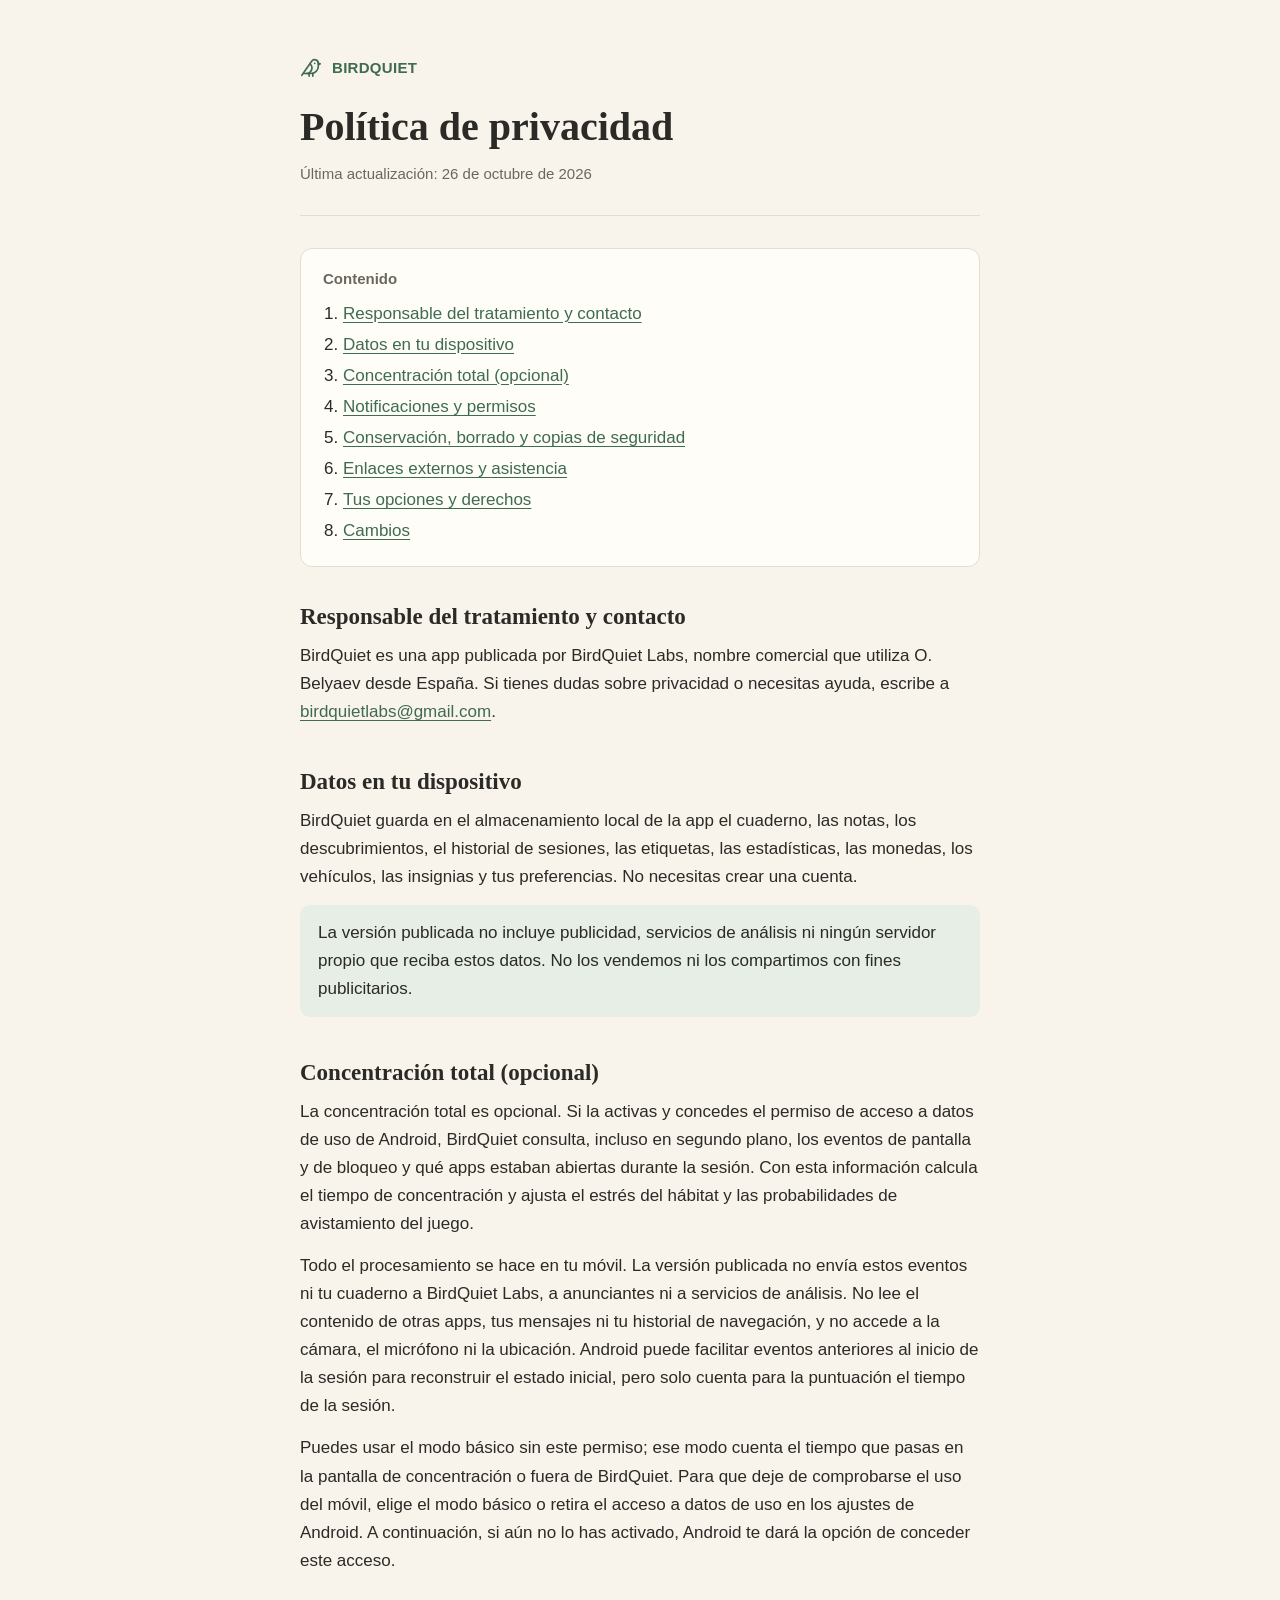
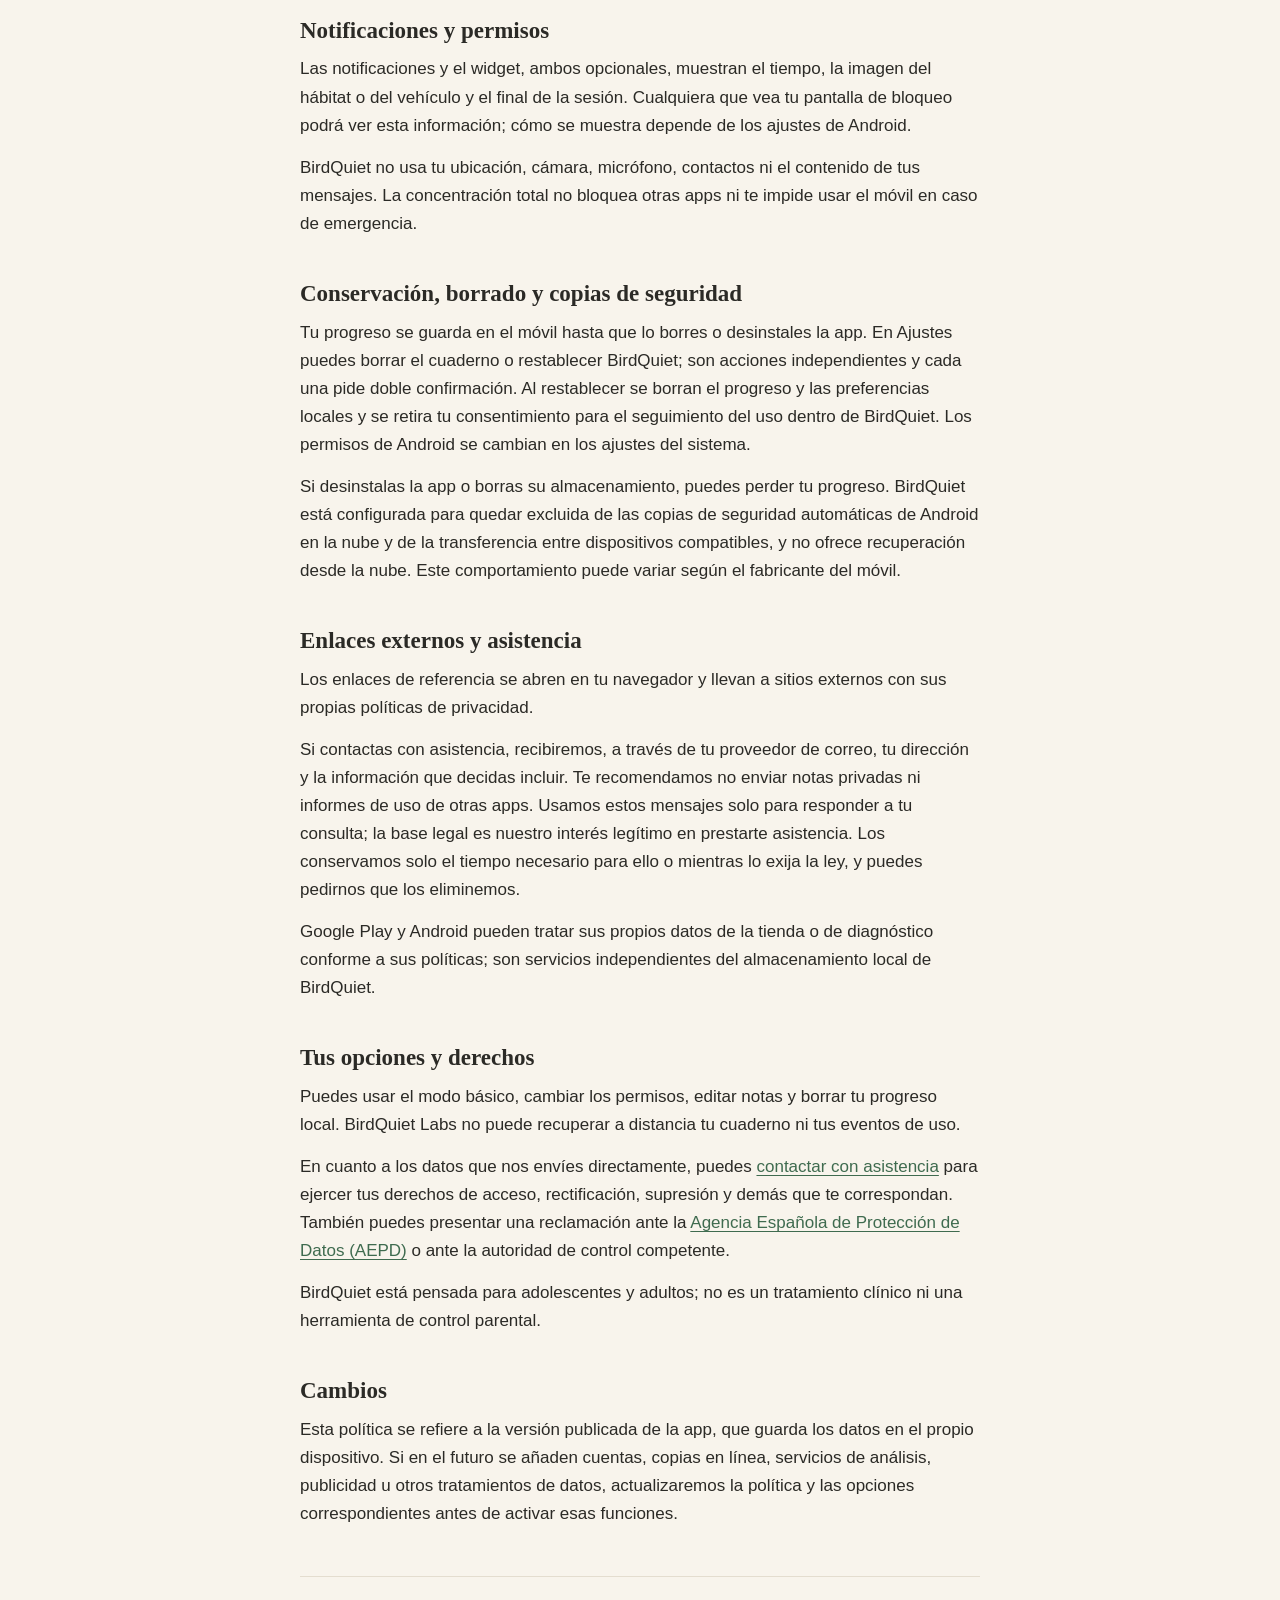
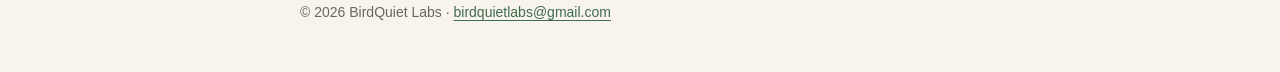
==== index.html @ d9b4de81 "Política de privacidad" ====
<!doctype html>
<html lang="es">
<head>
<meta charset="utf-8">
<meta name="viewport" content="width=device-width, initial-scale=1">
<title>Política de privacidad · BirdQuiet</title>
<meta name="description" content="Política de privacidad de BirdQuiet, la app de concentración de BirdQuiet Labs.">
<meta name="robots" content="index, follow">
<style>
  :root {
    --bg: #f8f4ec;
    --surface: #fffdf8;
    --text: #2b2a26;
    --muted: #6b675e;
    --line: #e4ddcf;
    --accent: #3f6b4f;
    --accent-soft: #e6eee6;
  }
  @media (prefers-color-scheme: dark) {
    :root {
      --bg: #191b18;
      --surface: #21241f;
      --text: #e8e6df;
      --muted: #a8a59b;
      --line: #34382f;
      --accent: #8fbf9a;
      --accent-soft: #263027;
    }
  }
  * { box-sizing: border-box; }
  html { -webkit-text-size-adjust: 100%; scroll-behavior: smooth; }
  body {
    margin: 0;
    background: var(--bg);
    color: var(--text);
    font-family: -apple-system, BlinkMacSystemFont, "Segoe UI", Roboto, "Helvetica Neue", Arial, sans-serif;
    font-size: 17px;
    line-height: 1.65;
  }
  .wrap { max-width: 720px; margin: 0 auto; padding: 0 20px; }
  header { padding: 56px 0 28px; border-bottom: 1px solid var(--line); }
  .brand {
    display: inline-flex; align-items: center; gap: 10px;
    font-weight: 600; letter-spacing: .02em; color: var(--accent);
    font-size: 15px; text-transform: uppercase;
  }
  .brand svg { width: 22px; height: 22px; }
  h1, h2 {
    font-family: Georgia, "Iowan Old Style", "Palatino Linotype", "Times New Roman", serif;
    font-weight: 600; line-height: 1.25;
  }
  h1 { font-size: clamp(30px, 6vw, 40px); margin: 14px 0 10px; }
  .meta { color: var(--muted); font-size: 15px; margin: 0; }
  nav {
    margin: 32px 0 8px; padding: 18px 22px;
    background: var(--surface); border: 1px solid var(--line); border-radius: 12px;
  }
  nav p { margin: 0 0 8px; font-weight: 600; font-size: 15px; color: var(--muted); }
  nav ol { margin: 0; padding-left: 20px; }
  nav li { margin: 3px 0; }
  a { color: var(--accent); text-underline-offset: 3px; }
  a:hover { text-decoration-thickness: 2px; }
  main section { padding-top: 28px; }
  h2 { font-size: 23px; margin: 0 0 10px; }
  p { margin: 0 0 14px; }
  .note {
    background: var(--accent-soft); border-radius: 10px;
    padding: 14px 18px; margin: 4px 0 14px;
  }
  footer {
    margin-top: 48px; padding: 24px 0 48px;
    border-top: 1px solid var(--line); color: var(--muted); font-size: 14px;
  }
  @media (max-width: 480px) {
    body { font-size: 16px; }
    header { padding-top: 40px; }
    nav { padding: 16px 18px; }
  }
</style>
</head>
<body>
<div class="wrap">
  <header>
    <span class="brand">
      <svg viewBox="0 0 24 24" fill="none" stroke="currentColor" stroke-width="1.8" stroke-linecap="round" stroke-linejoin="round" aria-hidden="true">
        <path d="M16 7h.01"/><path d="M3.4 18H12a8 8 0 0 0 8-8V7a4 4 0 0 0-7.28-2.3L2 20"/><path d="m20 7 2 .5-2 .5"/><path d="M10 18v3"/><path d="M14 17.75V21"/><path d="M7 18a6 6 0 0 0 3.84-10.61"/>
      </svg>
      BirdQuiet
    </span>
    <h1>Política de privacidad</h1>
    <p class="meta">Última actualización: 26 de octubre de 2026</p>
  </header>

  <nav aria-label="Índice">
    <p>Contenido</p>
    <ol>
      <li><a href="#responsable">Responsable del tratamiento y contacto</a></li>
      <li><a href="#datos">Datos en tu dispositivo</a></li>
      <li><a href="#concentracion">Concentración total (opcional)</a></li>
      <li><a href="#notificaciones">Notificaciones y permisos</a></li>
      <li><a href="#conservacion">Conservación, borrado y copias de seguridad</a></li>
      <li><a href="#enlaces">Enlaces externos y asistencia</a></li>
      <li><a href="#derechos">Tus opciones y derechos</a></li>
      <li><a href="#cambios">Cambios</a></li>
    </ol>
  </nav>

  <main>
    <section id="responsable">
      <h2>Responsable del tratamiento y contacto</h2>
      <p>BirdQuiet es una app publicada por BirdQuiet Labs, nombre comercial que utiliza O. Belyaev desde España. Si tienes dudas sobre privacidad o necesitas ayuda, escribe a <a href="mailto:birdquietlabs@gmail.com">birdquietlabs@gmail.com</a>.</p>
    </section>

    <section id="datos">
      <h2>Datos en tu dispositivo</h2>
      <p>BirdQuiet guarda en el almacenamiento local de la app el cuaderno, las notas, los descubrimientos, el historial de sesiones, las etiquetas, las estadísticas, las monedas, los vehículos, las insignias y tus preferencias. No necesitas crear una cuenta.</p>
      <p class="note">La versión publicada no incluye publicidad, servicios de análisis ni ningún servidor propio que reciba estos datos. No los vendemos ni los compartimos con fines publicitarios.</p>
    </section>

    <section id="concentracion">
      <h2>Concentración total (opcional)</h2>
      <p>La concentración total es opcional. Si la activas y concedes el permiso de acceso a datos de uso de Android, BirdQuiet consulta, incluso en segundo plano, los eventos de pantalla y de bloqueo y qué apps estaban abiertas durante la sesión. Con esta información calcula el tiempo de concentración y ajusta el estrés del hábitat y las probabilidades de avistamiento del juego.</p>
      <p>Todo el procesamiento se hace en tu móvil. La versión publicada no envía estos eventos ni tu cuaderno a BirdQuiet Labs, a anunciantes ni a servicios de análisis. No lee el contenido de otras apps, tus mensajes ni tu historial de navegación, y no accede a la cámara, el micrófono ni la ubicación. Android puede facilitar eventos anteriores al inicio de la sesión para reconstruir el estado inicial, pero solo cuenta para la puntuación el tiempo de la sesión.</p>
      <p>Puedes usar el modo básico sin este permiso; ese modo cuenta el tiempo que pasas en la pantalla de concentración o fuera de BirdQuiet. Para que deje de comprobarse el uso del móvil, elige el modo básico o retira el acceso a datos de uso en los ajustes de Android. A continuación, si aún no lo has activado, Android te dará la opción de conceder este acceso.</p>
    </section>

    <section id="notificaciones">
      <h2>Notificaciones y permisos</h2>
      <p>Las notificaciones y el widget, ambos opcionales, muestran el tiempo, la imagen del hábitat o del vehículo y el final de la sesión. Cualquiera que vea tu pantalla de bloqueo podrá ver esta información; cómo se muestra depende de los ajustes de Android.</p>
      <p>BirdQuiet no usa tu ubicación, cámara, micrófono, contactos ni el contenido de tus mensajes. La concentración total no bloquea otras apps ni te impide usar el móvil en caso de emergencia.</p>
    </section>

    <section id="conservacion">
      <h2>Conservación, borrado y copias de seguridad</h2>
      <p>Tu progreso se guarda en el móvil hasta que lo borres o desinstales la app. En Ajustes puedes borrar el cuaderno o restablecer BirdQuiet; son acciones independientes y cada una pide doble confirmación. Al restablecer se borran el progreso y las preferencias locales y se retira tu consentimiento para el seguimiento del uso dentro de BirdQuiet. Los permisos de Android se cambian en los ajustes del sistema.</p>
      <p>Si desinstalas la app o borras su almacenamiento, puedes perder tu progreso. BirdQuiet está configurada para quedar excluida de las copias de seguridad automáticas de Android en la nube y de la transferencia entre dispositivos compatibles, y no ofrece recuperación desde la nube. Este comportamiento puede variar según el fabricante del móvil.</p>
    </section>

    <section id="enlaces">
      <h2>Enlaces externos y asistencia</h2>
      <p>Los enlaces de referencia se abren en tu navegador y llevan a sitios externos con sus propias políticas de privacidad.</p>
      <p>Si contactas con asistencia, recibiremos, a través de tu proveedor de correo, tu dirección y la información que decidas incluir. Te recomendamos no enviar notas privadas ni informes de uso de otras apps. Usamos estos mensajes solo para responder a tu consulta; la base legal es nuestro interés legítimo en prestarte asistencia. Los conservamos solo el tiempo necesario para ello o mientras lo exija la ley, y puedes pedirnos que los eliminemos.</p>
      <p>Google Play y Android pueden tratar sus propios datos de la tienda o de diagnóstico conforme a sus políticas; son servicios independientes del almacenamiento local de BirdQuiet.</p>
    </section>

    <section id="derechos">
      <h2>Tus opciones y derechos</h2>
      <p>Puedes usar el modo básico, cambiar los permisos, editar notas y borrar tu progreso local. BirdQuiet Labs no puede recuperar a distancia tu cuaderno ni tus eventos de uso.</p>
      <p>En cuanto a los datos que nos envíes directamente, puedes <a href="mailto:birdquietlabs@gmail.com">contactar con asistencia</a> para ejercer tus derechos de acceso, rectificación, supresión y demás que te correspondan. También puedes presentar una reclamación ante la <a href="https://www.aepd.es" rel="noopener">Agencia Española de Protección de Datos (AEPD)</a> o ante la autoridad de control competente.</p>
      <p>BirdQuiet está pensada para adolescentes y adultos; no es un tratamiento clínico ni una herramienta de control parental.</p>
    </section>

    <section id="cambios">
      <h2>Cambios</h2>
      <p>Esta política se refiere a la versión publicada de la app, que guarda los datos en el propio dispositivo. Si en el futuro se añaden cuentas, copias en línea, servicios de análisis, publicidad u otros tratamientos de datos, actualizaremos la política y las opciones correspondientes antes de activar esas funciones.</p>
    </section>
  </main>

  <footer>
    © 2026 BirdQuiet Labs · <a href="mailto:birdquietlabs@gmail.com">birdquietlabs@gmail.com</a>
  </footer>
</div>
</body>
</html>
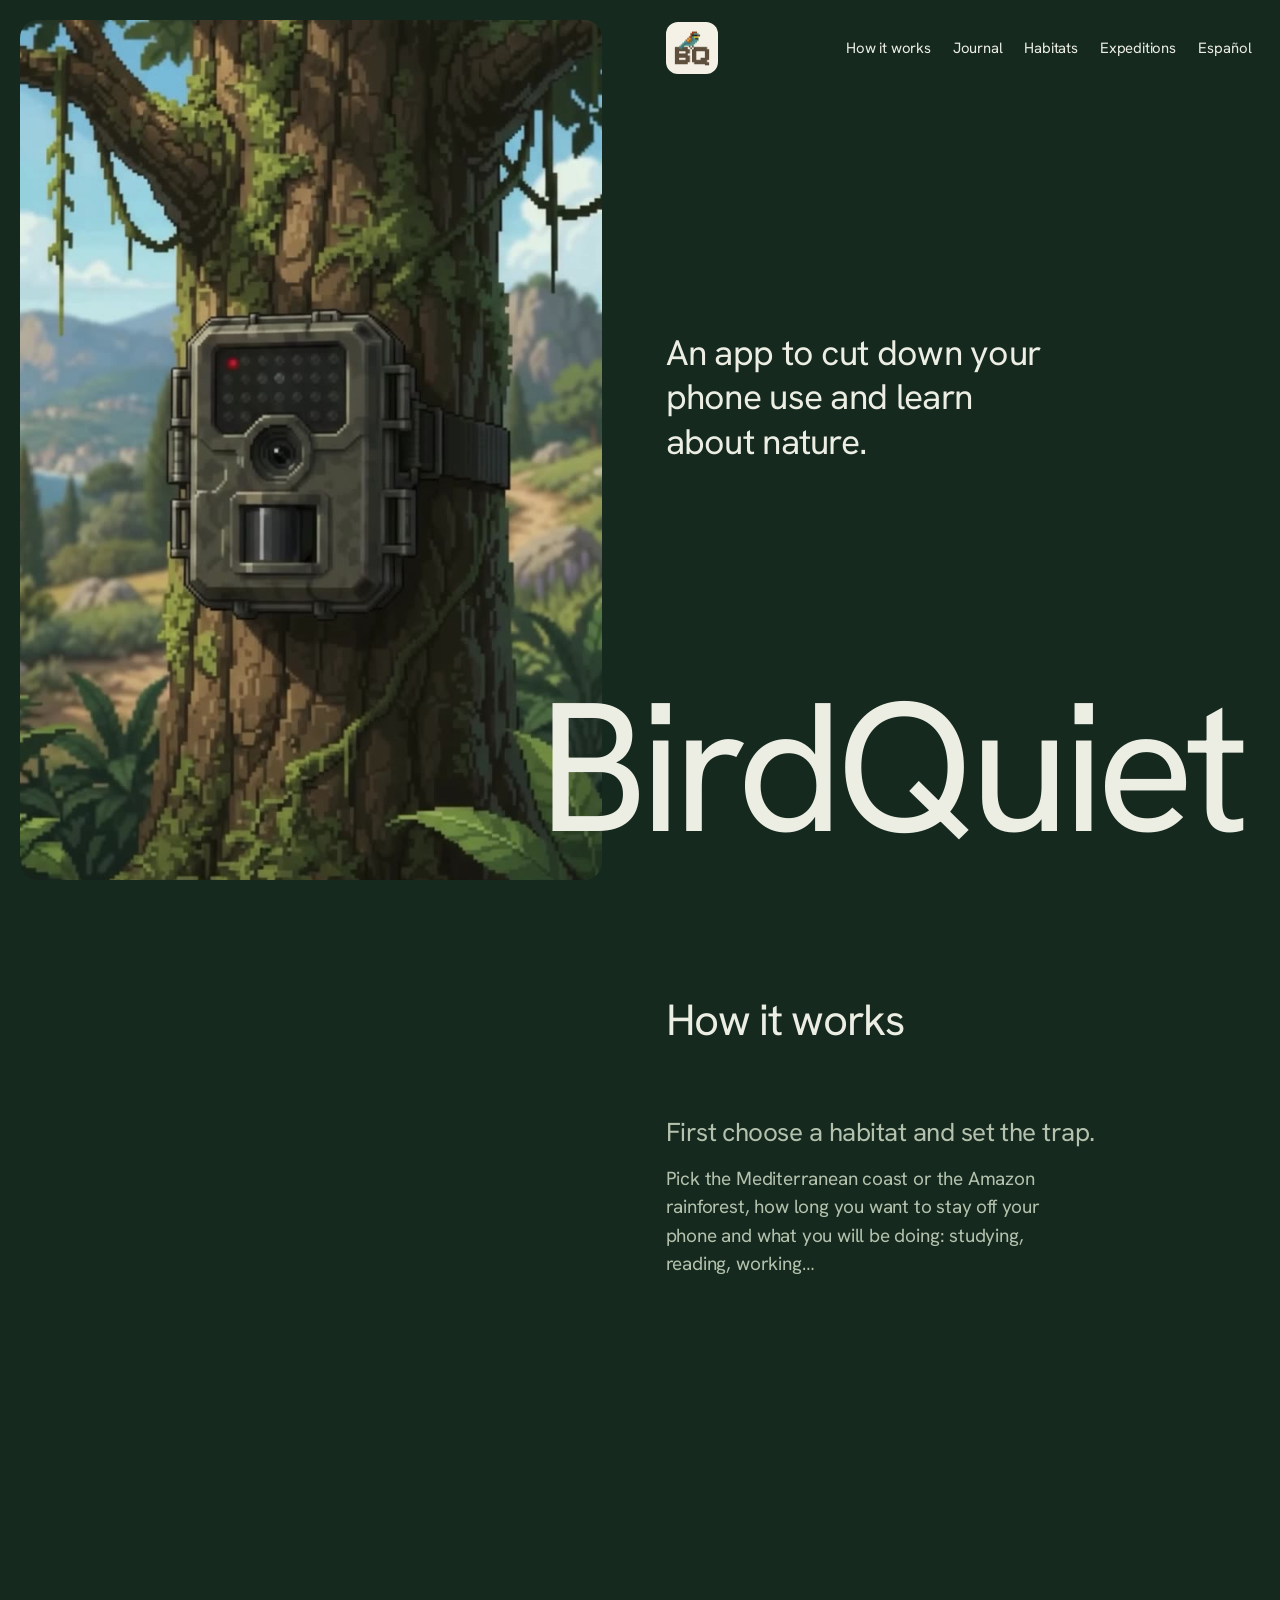
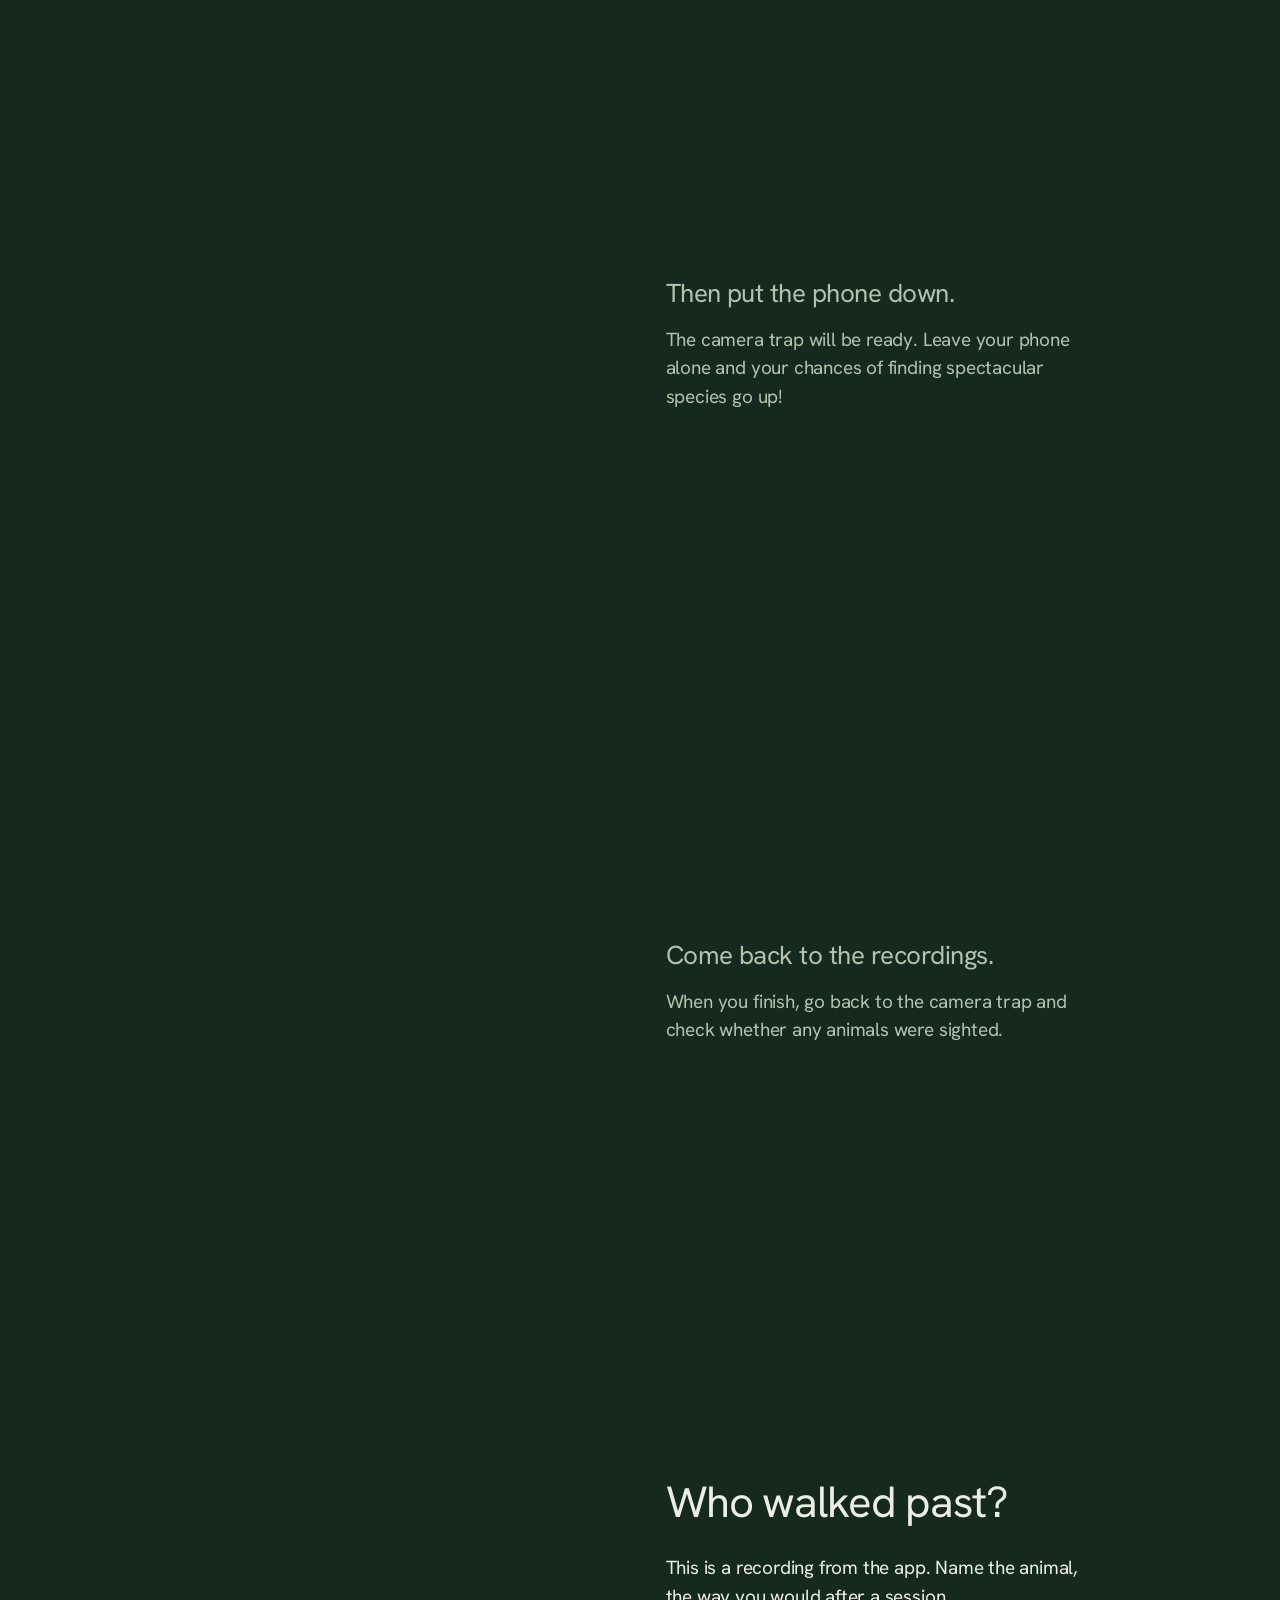
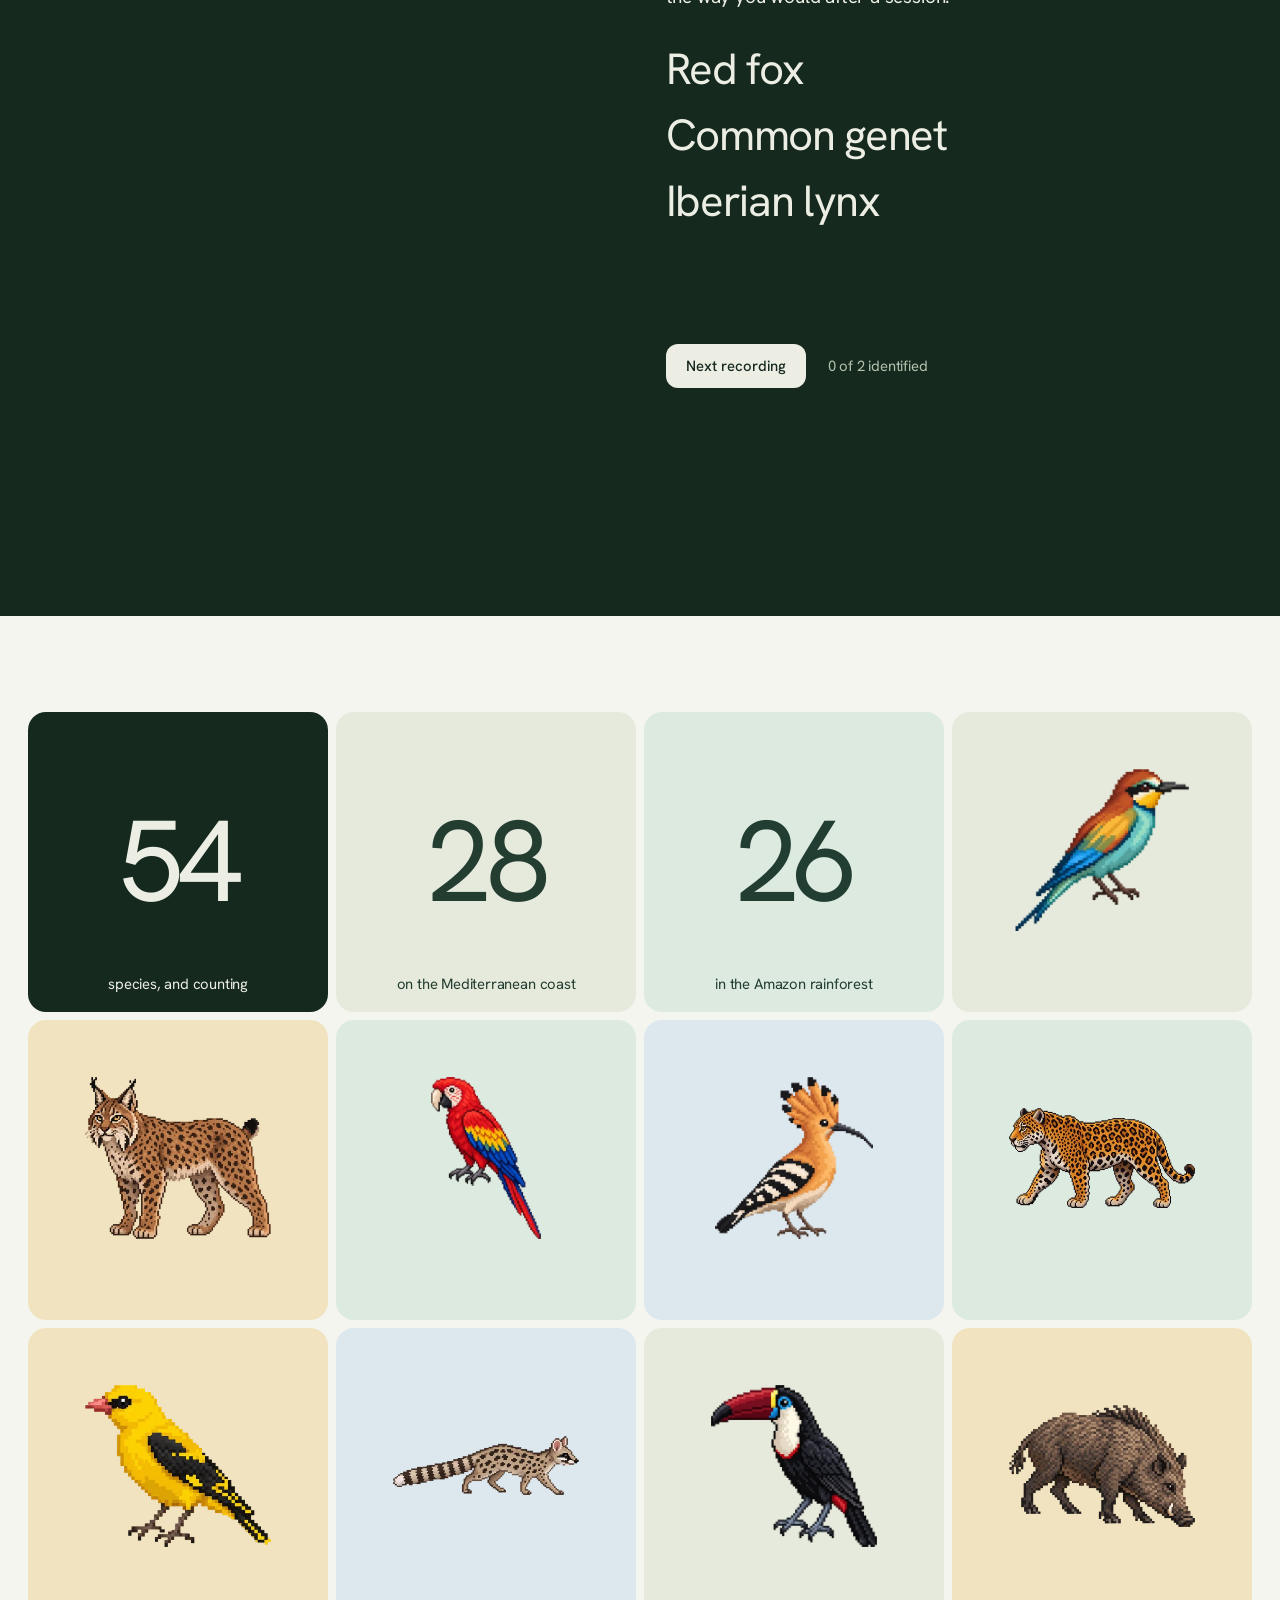
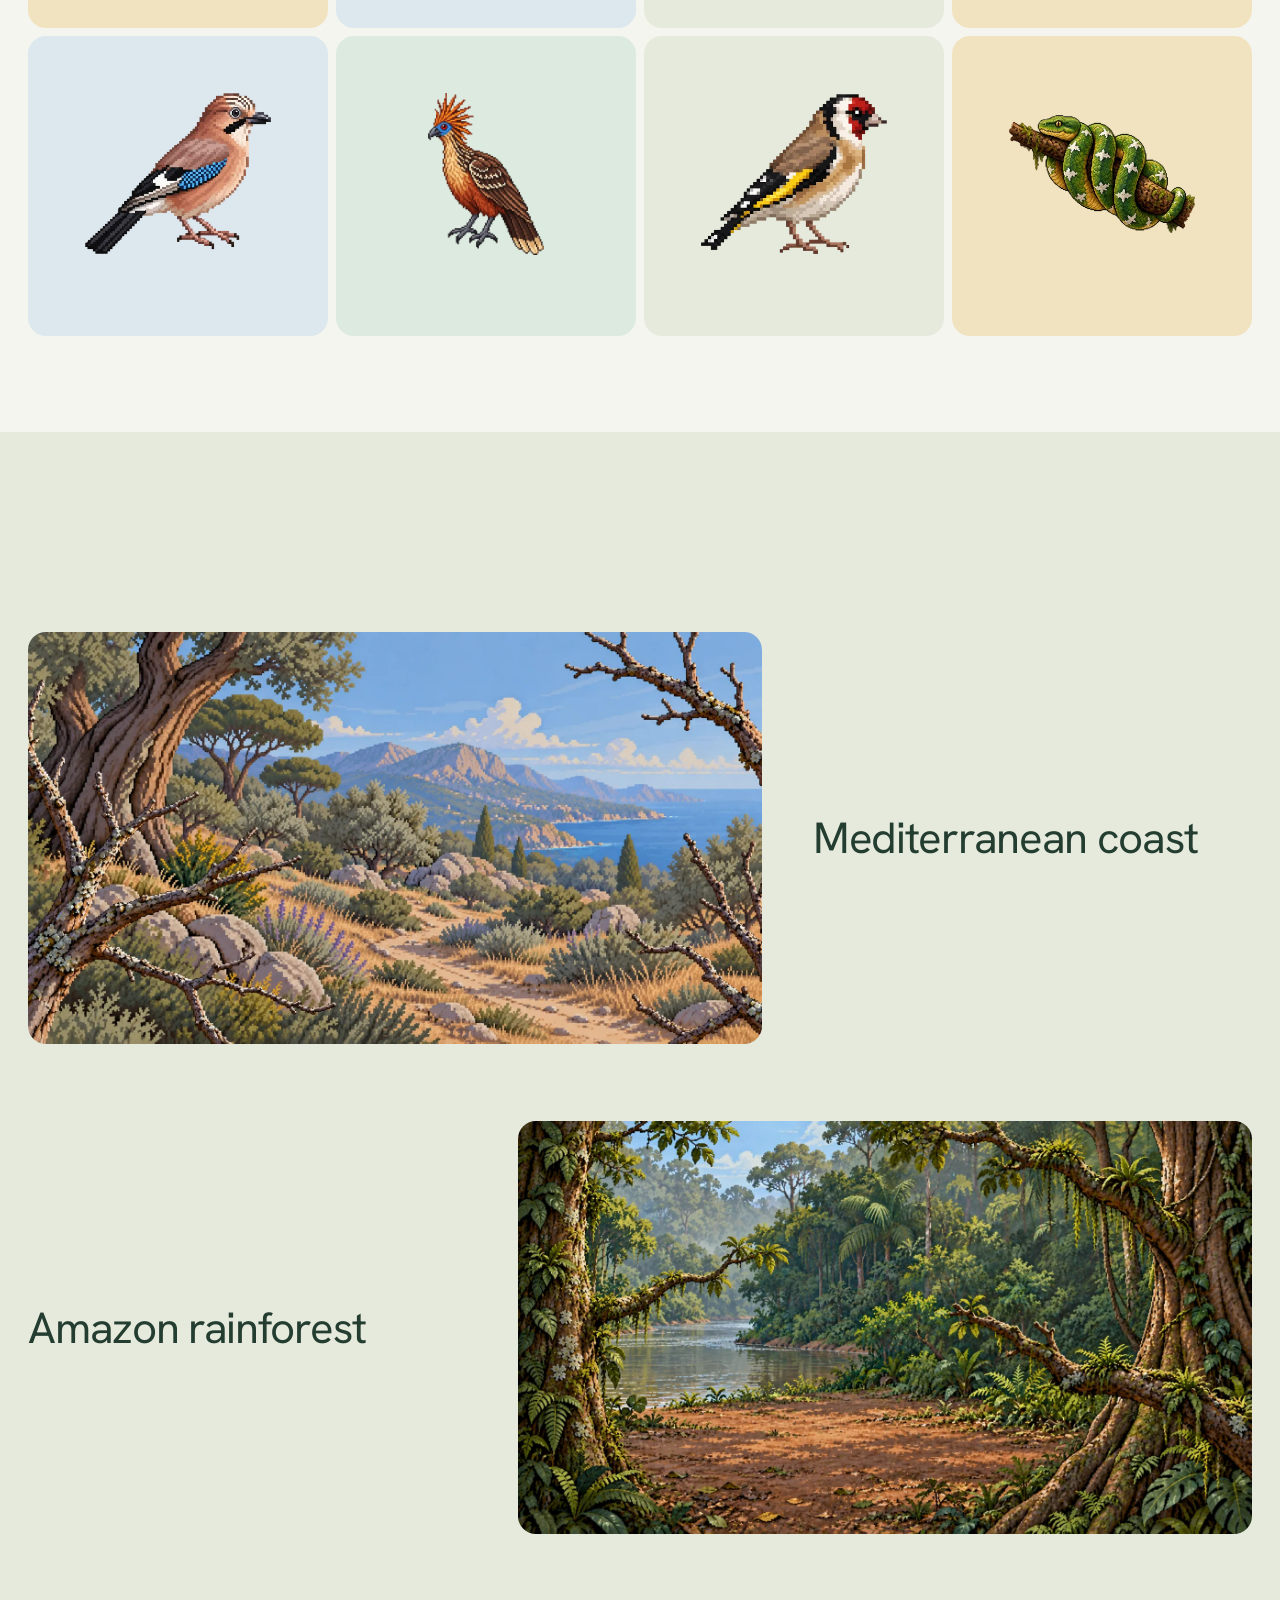
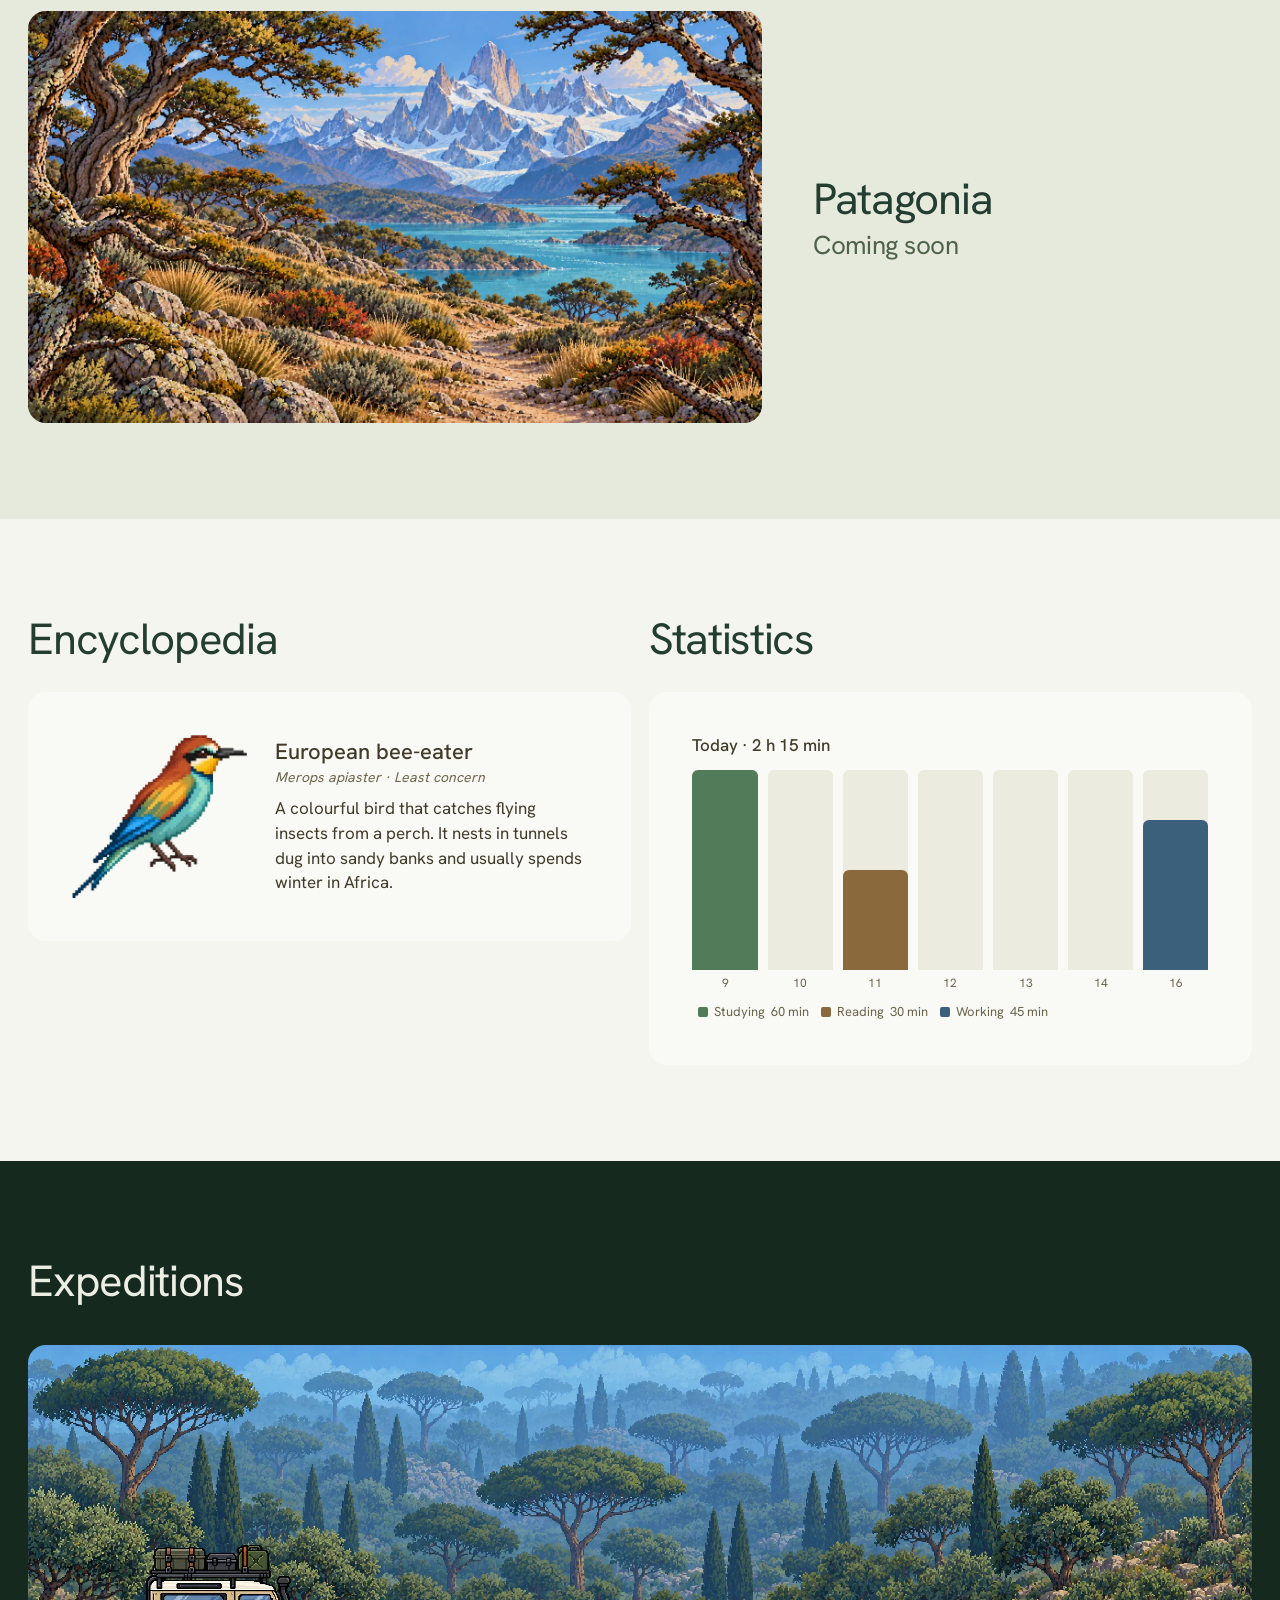
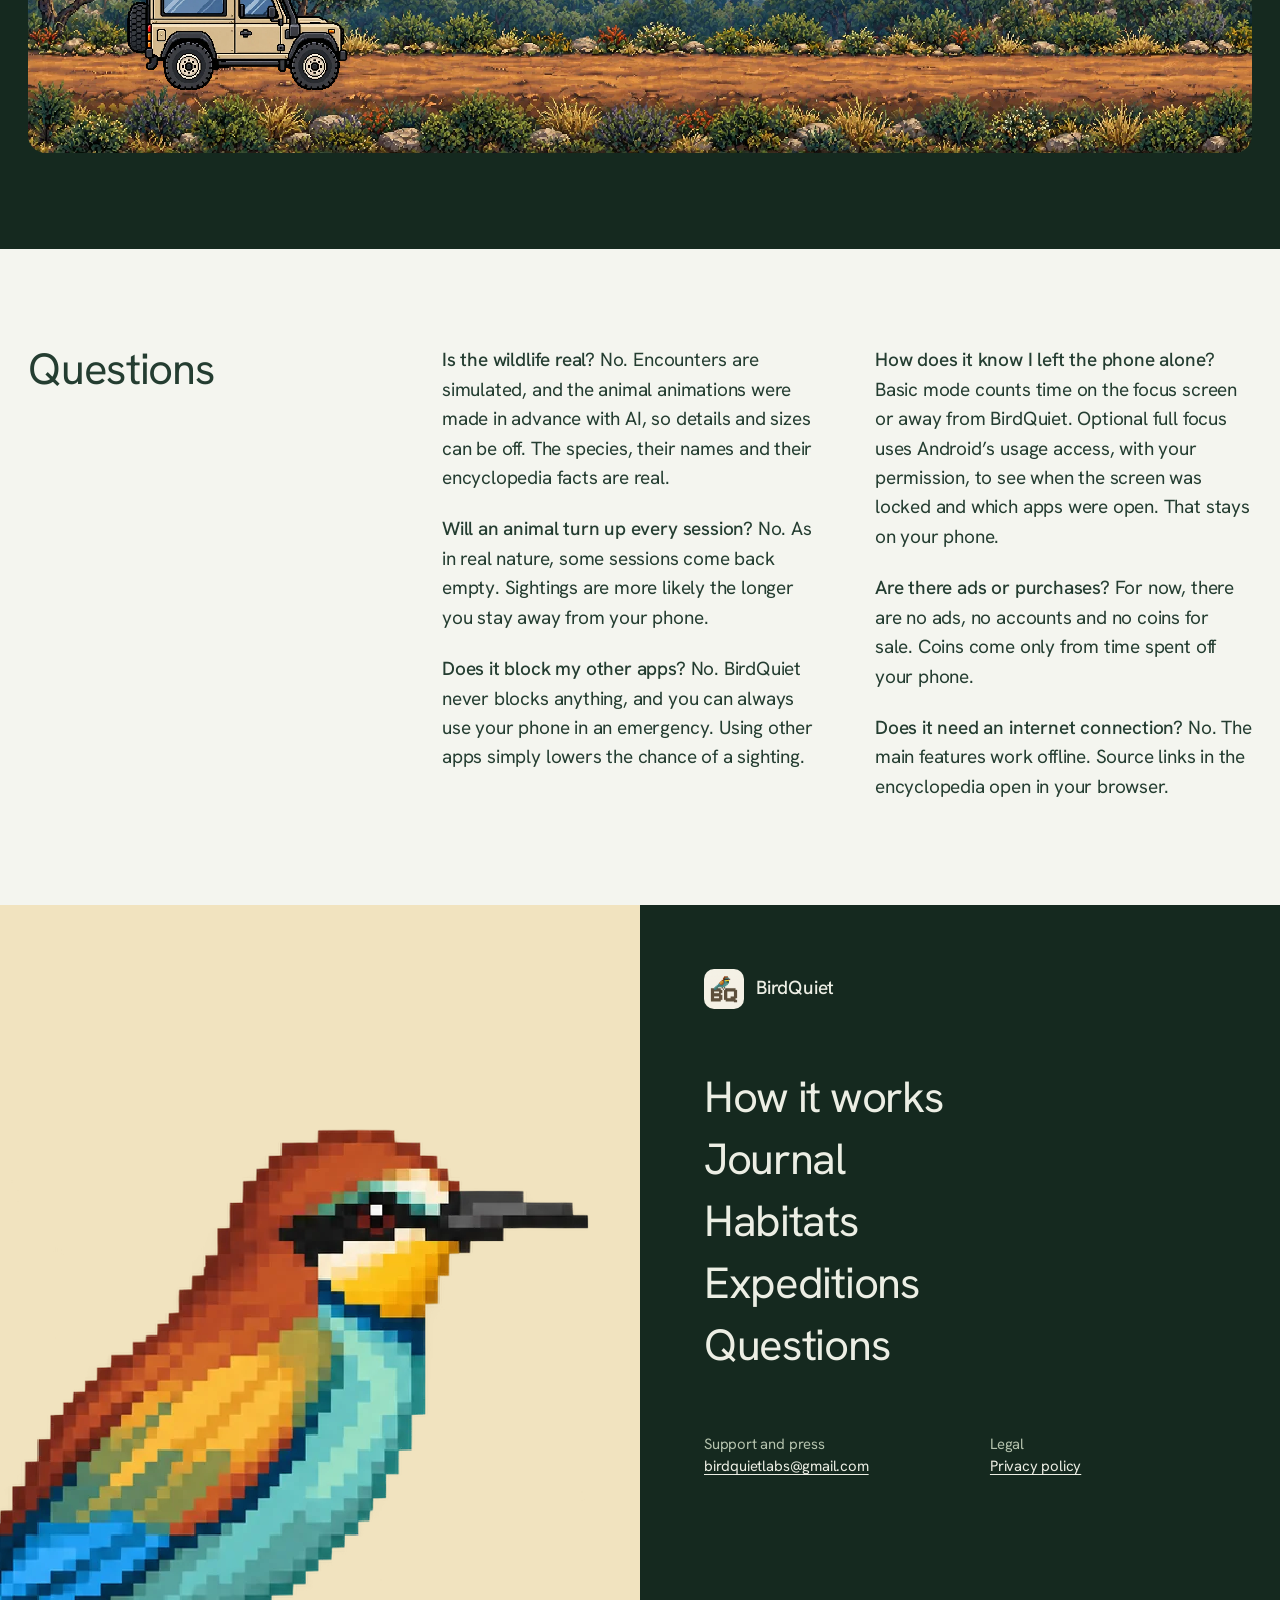
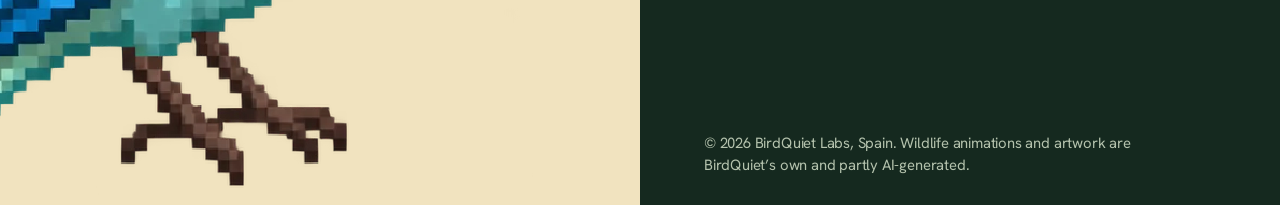
==== commit 83a54221: "Landing page" ====
--- a/index.html
+++ b/index.html
@@ -1,164 +1,274 @@
 <!doctype html>
-<html lang="es">
+<html lang="en">
 <head>
 <meta charset="utf-8">
-<meta name="viewport" content="width=device-width, initial-scale=1">
-<title>Política de privacidad · BirdQuiet</title>
-<meta name="description" content="Política de privacidad de BirdQuiet, la app de concentración de BirdQuiet Labs.">
-<meta name="robots" content="index, follow">
-<style>
-  :root {
-    --bg: #f8f4ec;
-    --surface: #fffdf8;
-    --text: #2b2a26;
-    --muted: #6b675e;
-    --line: #e4ddcf;
-    --accent: #3f6b4f;
-    --accent-soft: #e6eee6;
-  }
-  @media (prefers-color-scheme: dark) {
-    :root {
-      --bg: #191b18;
-      --surface: #21241f;
-      --text: #e8e6df;
-      --muted: #a8a59b;
-      --line: #34382f;
-      --accent: #8fbf9a;
-      --accent-soft: #263027;
-    }
-  }
-  * { box-sizing: border-box; }
-  html { -webkit-text-size-adjust: 100%; scroll-behavior: smooth; }
-  body {
-    margin: 0;
-    background: var(--bg);
-    color: var(--text);
-    font-family: -apple-system, BlinkMacSystemFont, "Segoe UI", Roboto, "Helvetica Neue", Arial, sans-serif;
-    font-size: 17px;
-    line-height: 1.65;
-  }
-  .wrap { max-width: 720px; margin: 0 auto; padding: 0 20px; }
-  header { padding: 56px 0 28px; border-bottom: 1px solid var(--line); }
-  .brand {
-    display: inline-flex; align-items: center; gap: 10px;
-    font-weight: 600; letter-spacing: .02em; color: var(--accent);
-    font-size: 15px; text-transform: uppercase;
-  }
-  .brand svg { width: 22px; height: 22px; }
-  h1, h2 {
-    font-family: Georgia, "Iowan Old Style", "Palatino Linotype", "Times New Roman", serif;
-    font-weight: 600; line-height: 1.25;
-  }
-  h1 { font-size: clamp(30px, 6vw, 40px); margin: 14px 0 10px; }
-  .meta { color: var(--muted); font-size: 15px; margin: 0; }
-  nav {
-    margin: 32px 0 8px; padding: 18px 22px;
-    background: var(--surface); border: 1px solid var(--line); border-radius: 12px;
-  }
-  nav p { margin: 0 0 8px; font-weight: 600; font-size: 15px; color: var(--muted); }
-  nav ol { margin: 0; padding-left: 20px; }
-  nav li { margin: 3px 0; }
-  a { color: var(--accent); text-underline-offset: 3px; }
-  a:hover { text-decoration-thickness: 2px; }
-  main section { padding-top: 28px; }
-  h2 { font-size: 23px; margin: 0 0 10px; }
-  p { margin: 0 0 14px; }
-  .note {
-    background: var(--accent-soft); border-radius: 10px;
-    padding: 14px 18px; margin: 4px 0 14px;
-  }
-  footer {
-    margin-top: 48px; padding: 24px 0 48px;
-    border-top: 1px solid var(--line); color: var(--muted); font-size: 14px;
-  }
-  @media (max-width: 480px) {
-    body { font-size: 16px; }
-    header { padding-top: 40px; }
-    nav { padding: 16px 18px; }
-  }
-</style>
+<meta name="viewport" content="width=device-width, initial-scale=1, viewport-fit=cover">
+<title>BirdQuiet · A focus app with a camera trap</title>
+<meta name="description" content="BirdQuiet is an offline focus app for Android. Put your phone down and a virtual camera trap records Mediterranean and Amazon wildlife for your field journal.">
+<meta name="theme-color" content="#15291f">
+<meta property="og:title" content="BirdQuiet">
+<meta property="og:description" content="Put your phone down. A camera trap records wildlife while you focus.">
+<meta property="og:image" content="assets/img/med.webp">
+<link rel="icon" href="assets/img/favicon.png" type="image/png" sizes="64x64">
+<link rel="icon" href="assets/img/favicon-32.png" type="image/png" sizes="32x32">
+<link rel="apple-touch-icon" href="assets/img/apple-touch-icon.png">
+<link rel="preload" href="assets/fonts/hanken-grotesk-latin-400-normal.woff2" as="font" type="font/woff2" crossorigin>
+<link rel="stylesheet" href="assets/site.css">
+<script>document.documentElement.classList.add('js')</script>
 </head>
 <body>
-<div class="wrap">
-  <header>
-    <span class="brand">
-      <svg viewBox="0 0 24 24" fill="none" stroke="currentColor" stroke-width="1.8" stroke-linecap="round" stroke-linejoin="round" aria-hidden="true">
-        <path d="M16 7h.01"/><path d="M3.4 18H12a8 8 0 0 0 8-8V7a4 4 0 0 0-7.28-2.3L2 20"/><path d="m20 7 2 .5-2 .5"/><path d="M10 18v3"/><path d="M14 17.75V21"/><path d="M7 18a6 6 0 0 0 3.84-10.61"/>
-      </svg>
-      BirdQuiet
-    </span>
-    <h1>Política de privacidad</h1>
-    <p class="meta">Última actualización: 26 de octubre de 2026</p>
-  </header>
-
-  <nav aria-label="Índice">
-    <p>Contenido</p>
-    <ol>
-      <li><a href="#responsable">Responsable del tratamiento y contacto</a></li>
-      <li><a href="#datos">Datos en tu dispositivo</a></li>
-      <li><a href="#concentracion">Concentración total (opcional)</a></li>
-      <li><a href="#notificaciones">Notificaciones y permisos</a></li>
-      <li><a href="#conservacion">Conservación, borrado y copias de seguridad</a></li>
-      <li><a href="#enlaces">Enlaces externos y asistencia</a></li>
-      <li><a href="#derechos">Tus opciones y derechos</a></li>
-      <li><a href="#cambios">Cambios</a></li>
-    </ol>
-  </nav>
-
-  <main>
-    <section id="responsable">
-      <h2>Responsable del tratamiento y contacto</h2>
-      <p>BirdQuiet es una app publicada por BirdQuiet Labs, nombre comercial que utiliza O. Belyaev desde España. Si tienes dudas sobre privacidad o necesitas ayuda, escribe a <a href="mailto:birdquietlabs@gmail.com">birdquietlabs@gmail.com</a>.</p>
+<a class="skip" href="#how" data-i18n="skip">Skip to how it works</a>
+
+<div class="split" id="top">
+  <!-- The fixed half: camera 01. It never moves; only what is in it changes. -->
+  <div class="stage" data-state="film" aria-live="off">
+    <div class="stage-frame">
+
+      <div class="layer layer-film" data-layer="film">
+        <video class="cover" src="assets/clips/intro.mp4" poster="assets/clips/intro.jpg" autoplay muted loop playsinline preload="auto" aria-hidden="true"></video>
+      </div>
+
+      <div class="layer layer-set" data-layer="set">
+        <img class="cover" src="assets/img/med.webp" alt="" width="1600" height="900" loading="lazy" style="object-position:62% 50%">
+        <div class="ui ui-card ui-set" data-ui aria-hidden="true">
+          <div class="ui-head">
+            <img src="assets/img/trap.webp" alt="" width="860" height="530" loading="lazy">
+            <div><p class="ui-title" data-i18n="ui.coast">Mediterranean coast</p><p class="ui-sub" data-i18n="ui.cam">Camera 01</p></div>
+          </div>
+          <p class="ui-label" data-i18n="ui.settime">Set your time</p>
+          <div class="ui-chips">
+            <span>1 min</span><span>5 min</span><span>15 min</span><span>30 min</span><span class="on">60 min</span>
+          </div>
+          <div class="ui-fields">
+            <label><span data-i18n="ui.hours">Hours</span><b>1</b></label>
+            <label><span data-i18n="ui.minutes">Minutes</span><b>0</b></label>
+          </div>
+          <div class="ui-tags">
+            <span class="on" data-i18n="tag.study">Studying</span><span data-i18n="tag.read">Reading</span><span data-i18n="tag.work">Working</span>
+          </div>
+          <span class="ui-button" data-i18n="ui.setbtn">Set camera trap</span>
+        </div>
+      </div>
+
+      <div class="layer layer-focus" data-layer="focus">
+        <div class="ui ui-focus" data-ui aria-hidden="true">
+          <img src="assets/img/trap.webp" alt="" width="860" height="530" loading="lazy">
+          <p class="ui-sub" data-i18n="ui.recording">Your camera trap is recording</p>
+          <p class="ui-clock">47:12</p>
+          <div class="ui-track"><span style="width:21%"></span></div>
+          <p class="ui-sub"><span data-i18n="ui.coast">Mediterranean coast</span> · <span data-i18n="tag.study">Studying</span></p>
+        </div>
+      </div>
+
+      <div class="layer layer-back" data-layer="back">
+        <img class="cover" src="assets/img/med.webp" alt="" width="1600" height="900" loading="lazy" style="object-position:30% 50%">
+        <div class="ui ui-card ui-back" data-ui aria-hidden="true">
+          <div class="ui-head">
+            <img src="assets/img/med.webp" alt="" width="1600" height="900" loading="lazy">
+            <div><p class="ui-title" data-i18n="ui.coast">Mediterranean coast</p><p class="ui-sub" data-i18n="ui.cam">Camera 01</p></div>
+          </div>
+          <p class="ui-big" data-i18n="ui.quiet">1:00:00 of quiet</p>
+          <p class="ui-sub"><span data-i18n="ui.sightings">2 sightings</span> · <span data-i18n="ui.coins">+60 coins</span></p>
+          <p class="ui-label" data-i18n="ui.review">Let’s review the sightings.</p>
+          <div class="ui-file"><b>CAM01_001.MP4</b><span>14:53 · <span data-i18n="ui.open">Open recording</span></span></div>
+          <div class="ui-file"><b>CAM01_002.MP4</b><span>15:21 · <span data-i18n="ui.open">Open recording</span></span></div>
+        </div>
+      </div>
+
+      <div class="layer layer-quiz" data-layer="quiz">
+        <img class="cover" src="assets/img/med.webp" alt="" width="1600" height="900" loading="lazy">
+        <figure class="ui ui-player" data-ui>
+          <figcaption class="ui-player-head"><b id="rec-file">CAM01_003.MP4</b><span id="rec-time">16:08</span></figcaption>
+          <div class="ui-video">
+            <video id="rec-video" muted loop playsinline preload="none" poster="assets/clips/fox.jpg" aria-label="Camera trap recording"></video>
+            <button class="ui-play" type="button" hidden data-i18n="quiz.play">Play recording</button>
+          </div>
+          <p class="ui-question" data-i18n="quiz.question">Which animal did the camera capture?</p>
+        </figure>
+      </div>
+
+    </div>
+  </div>
+
+  <div class="col">
+    <header class="hero" data-step="film">
+      <nav class="nav" aria-label="Main">
+        <a class="nav-logo" href="#top" aria-label="BirdQuiet"><img src="assets/img/logo.webp" alt="" width="512" height="512"></a>
+        <details class="menu">
+          <summary data-i18n="nav.menu">Menu</summary>
+          <ul>
+            <li><a href="#how" data-i18n="nav.how">How it works</a></li>
+            <li><a href="#journal" data-i18n="nav.journal">Journal</a></li>
+            <li><a href="#habitats" data-i18n="nav.habitats">Habitats</a></li>
+            <li><a href="#expeditions" data-i18n="nav.expeditions">Expeditions</a></li>
+          </ul>
+        </details>
+        <ul class="nav-links">
+          <li><a href="#how" data-i18n="nav.how">How it works</a></li>
+          <li><a href="#journal" data-i18n="nav.journal">Journal</a></li>
+          <li><a href="#habitats" data-i18n="nav.habitats">Habitats</a></li>
+          <li><a href="#expeditions" data-i18n="nav.expeditions">Expeditions</a></li>
+        </ul>
+        <button class="lang" type="button" data-lang-toggle lang="es">Español</button>
+      </nav>
+      <p class="hero-line" data-i18n="hero.line">An app to cut down your phone use and learn about nature.</p>
+      <h1 class="wordmark" aria-label="BirdQuiet"><span class="fit">BirdQuiet</span></h1>
+    </header>
+
+    <section class="how" id="how" aria-labelledby="how-h">
+      <h2 id="how-h" data-i18n="how.h">How it works</h2>
+      <ol class="steps">
+        <li class="step" data-step="set">
+          <div class="step-figure" data-figure="set" aria-hidden="true"></div>
+          <p class="step-say" data-i18n="how.1">First choose a habitat and set the trap.</p>
+          <p data-i18n="how.1b">Pick the Mediterranean coast or the Amazon rainforest, how long you want to stay off your phone and what you will be doing: studying, reading, working…</p>
+        </li>
+        <li class="step" data-step="focus">
+          <div class="step-figure" data-figure="focus" aria-hidden="true"></div>
+          <p class="step-say" data-i18n="how.2">Then put the phone down.</p>
+          <p data-i18n="how.2b">The camera trap will be ready. Leave your phone alone and your chances of finding spectacular species go up!</p>
+        </li>
+        <li class="step" data-step="back">
+          <div class="step-figure" data-figure="back" aria-hidden="true"></div>
+          <p class="step-say" data-i18n="how.3">Come back to the recordings.</p>
+          <p data-i18n="how.3b">When you finish, go back to the camera trap and check whether any animals were sighted.</p>
+        </li>
+      </ol>
     </section>
 
-    <section id="datos">
-      <h2>Datos en tu dispositivo</h2>
-      <p>BirdQuiet guarda en el almacenamiento local de la app el cuaderno, las notas, los descubrimientos, el historial de sesiones, las etiquetas, las estadísticas, las monedas, los vehículos, las insignias y tus preferencias. No necesitas crear una cuenta.</p>
-      <p class="note">La versión publicada no incluye publicidad, servicios de análisis ni ningún servidor propio que reciba estos datos. No los vendemos ni los compartimos con fines publicitarios.</p>
+    <section class="quiz" id="try" data-step="quiz" aria-labelledby="quiz-h">
+      <h2 id="quiz-h" data-i18n="quiz.h">Who walked past?</h2>
+      <p class="quiz-lead" data-i18n="quiz.lead">This is a recording from the app. Name the animal, the way you would after a session.</p>
+      <div class="quiz-options" role="group" aria-labelledby="quiz-h">
+        <button type="button" class="option" data-option="0">Red fox</button>
+        <button type="button" class="option" data-option="1">Common genet</button>
+        <button type="button" class="option" data-option="2">Iberian lynx</button>
+      </div>
+      <div class="quiz-slot" data-quiz-slot></div>
+      <p class="quiz-result" id="quiz-result" role="status" aria-live="polite"></p>
+      <div class="quiz-foot">
+        <button type="button" class="button ghost" id="quiz-next" data-i18n="quiz.next">Next recording</button>
+        <p class="quiz-count" id="quiz-count">0 of 2 identified</p>
+      </div>
+      <noscript><p>The recording shows a red fox crossing the path.</p></noscript>
     </section>
-
-    <section id="concentracion">
-      <h2>Concentración total (opcional)</h2>
-      <p>La concentración total es opcional. Si la activas y concedes el permiso de acceso a datos de uso de Android, BirdQuiet consulta, incluso en segundo plano, los eventos de pantalla y de bloqueo y qué apps estaban abiertas durante la sesión. Con esta información calcula el tiempo de concentración y ajusta el estrés del hábitat y las probabilidades de avistamiento del juego.</p>
-      <p>Todo el procesamiento se hace en tu móvil. La versión publicada no envía estos eventos ni tu cuaderno a BirdQuiet Labs, a anunciantes ni a servicios de análisis. No lee el contenido de otras apps, tus mensajes ni tu historial de navegación, y no accede a la cámara, el micrófono ni la ubicación. Android puede facilitar eventos anteriores al inicio de la sesión para reconstruir el estado inicial, pero solo cuenta para la puntuación el tiempo de la sesión.</p>
-      <p>Puedes usar el modo básico sin este permiso; ese modo cuenta el tiempo que pasas en la pantalla de concentración o fuera de BirdQuiet. Para que deje de comprobarse el uso del móvil, elige el modo básico o retira el acceso a datos de uso en los ajustes de Android. A continuación, si aún no lo has activado, Android te dará la opción de conceder este acceso.</p>
-    </section>
-
-    <section id="notificaciones">
-      <h2>Notificaciones y permisos</h2>
-      <p>Las notificaciones y el widget, ambos opcionales, muestran el tiempo, la imagen del hábitat o del vehículo y el final de la sesión. Cualquiera que vea tu pantalla de bloqueo podrá ver esta información; cómo se muestra depende de los ajustes de Android.</p>
-      <p>BirdQuiet no usa tu ubicación, cámara, micrófono, contactos ni el contenido de tus mensajes. La concentración total no bloquea otras apps ni te impide usar el móvil en caso de emergencia.</p>
-    </section>
-
-    <section id="conservacion">
-      <h2>Conservación, borrado y copias de seguridad</h2>
-      <p>Tu progreso se guarda en el móvil hasta que lo borres o desinstales la app. En Ajustes puedes borrar el cuaderno o restablecer BirdQuiet; son acciones independientes y cada una pide doble confirmación. Al restablecer se borran el progreso y las preferencias locales y se retira tu consentimiento para el seguimiento del uso dentro de BirdQuiet. Los permisos de Android se cambian en los ajustes del sistema.</p>
-      <p>Si desinstalas la app o borras su almacenamiento, puedes perder tu progreso. BirdQuiet está configurada para quedar excluida de las copias de seguridad automáticas de Android en la nube y de la transferencia entre dispositivos compatibles, y no ofrece recuperación desde la nube. Este comportamiento puede variar según el fabricante del móvil.</p>
-    </section>
-
-    <section id="enlaces">
-      <h2>Enlaces externos y asistencia</h2>
-      <p>Los enlaces de referencia se abren en tu navegador y llevan a sitios externos con sus propias políticas de privacidad.</p>
-      <p>Si contactas con asistencia, recibiremos, a través de tu proveedor de correo, tu dirección y la información que decidas incluir. Te recomendamos no enviar notas privadas ni informes de uso de otras apps. Usamos estos mensajes solo para responder a tu consulta; la base legal es nuestro interés legítimo en prestarte asistencia. Los conservamos solo el tiempo necesario para ello o mientras lo exija la ley, y puedes pedirnos que los eliminemos.</p>
-      <p>Google Play y Android pueden tratar sus propios datos de la tienda o de diagnóstico conforme a sus políticas; son servicios independientes del almacenamiento local de BirdQuiet.</p>
-    </section>
-
-    <section id="derechos">
-      <h2>Tus opciones y derechos</h2>
-      <p>Puedes usar el modo básico, cambiar los permisos, editar notas y borrar tu progreso local. BirdQuiet Labs no puede recuperar a distancia tu cuaderno ni tus eventos de uso.</p>
-      <p>En cuanto a los datos que nos envíes directamente, puedes <a href="mailto:birdquietlabs@gmail.com">contactar con asistencia</a> para ejercer tus derechos de acceso, rectificación, supresión y demás que te correspondan. También puedes presentar una reclamación ante la <a href="https://www.aepd.es" rel="noopener">Agencia Española de Protección de Datos (AEPD)</a> o ante la autoridad de control competente.</p>
-      <p>BirdQuiet está pensada para adolescentes y adultos; no es un tratamiento clínico ni una herramienta de control parental.</p>
-    </section>
-
-    <section id="cambios">
-      <h2>Cambios</h2>
-      <p>Esta política se refiere a la versión publicada de la app, que guarda los datos en el propio dispositivo. Si en el futuro se añaden cuentas, copias en línea, servicios de análisis, publicidad u otros tratamientos de datos, actualizaremos la política y las opciones correspondientes antes de activar esas funciones.</p>
-    </section>
-  </main>
-
-  <footer>
-    © 2026 BirdQuiet Labs · <a href="mailto:birdquietlabs@gmail.com">birdquietlabs@gmail.com</a>
-  </footer>
+  </div>
 </div>
+
+<section class="journal" id="journal" aria-labelledby="journal-h">
+  <ul class="wall">
+    <li class="tile t-dark tile-head">
+      <h2 id="journal-h"><span class="tile-word">54</span><span class="tile-cap" data-i18n="journal.h">species, and counting</span></h2>
+    </li>
+    <li class="tile t-a tile-num"><span class="tile-word">28</span><span class="tile-cap" data-i18n="journal.med">on the Mediterranean coast</span></li>
+    <li class="tile t-c tile-num"><span class="tile-word">26</span><span class="tile-cap" data-i18n="journal.amz">in the Amazon rainforest</span></li>
+    <li class="tile t-a"><img src="assets/journal/bee-eater.webp" alt="" width="360" height="334" loading="lazy" data-i18n-alt="sp.beeeater"></li>
+    <li class="tile t-b"><img src="assets/journal/iberian-lynx.webp" alt="" width="360" height="312" loading="lazy" data-i18n-alt="sp.lynx"></li>
+    <li class="tile t-c"><img src="assets/journal/ara-macao.webp" alt="" width="243" height="360" loading="lazy" data-i18n-alt="sp.macaw"></li>
+    <li class="tile t-d"><img src="assets/journal/abubilla.webp" alt="" width="351" height="360" loading="lazy" data-i18n-alt="sp.hoopoe"></li>
+    <li class="tile t-c"><img src="assets/journal/panthera-onca.webp" alt="" width="360" height="192" loading="lazy" data-i18n-alt="sp.jaguar"></li>
+    <li class="tile t-b"><img src="assets/journal/euraisan-golden-oriole.webp" alt="" width="360" height="313" loading="lazy" data-i18n-alt="sp.oriole"></li>
+    <li class="tile t-d"><img src="assets/journal/genet.webp" alt="" width="360" height="114" loading="lazy" data-i18n-alt="sp.genet"></li>
+    <li class="tile t-a"><img src="assets/journal/ramphastos-tucanus.webp" alt="" width="360" height="352" loading="lazy" data-i18n-alt="sp.toucan"></li>
+    <li class="tile t-b"><img src="assets/journal/boar.webp" alt="" width="360" height="237" loading="lazy" data-i18n-alt="sp.boar"></li>
+    <li class="tile t-d"><img src="assets/journal/eurasian-jay.webp" alt="" width="360" height="311" loading="lazy" data-i18n-alt="sp.jay"></li>
+    <li class="tile t-c"><img src="assets/journal/opisthocomus-hoazin.webp" alt="" width="259" height="360" loading="lazy" data-i18n-alt="sp.hoatzin"></li>
+    <li class="tile t-a"><img src="assets/journal/european-goldfinch.webp" alt="" width="360" height="310" loading="lazy" data-i18n-alt="sp.goldfinch"></li>
+    <li class="tile t-b"><img src="assets/journal/emerald-tree-boa.webp" alt="" width="360" height="229" loading="lazy" data-i18n-alt="sp.boa"></li>
+  </ul>
+</section>
+
+<section class="habitats" id="habitats" aria-labelledby="hab-h">
+  <h2 id="hab-h" data-i18n="hab.h">Habitats</h2>
+  <ul class="hab-rail">
+    <li class="hab-card">
+      <img src="assets/img/med.webp" alt="Pixel-art Mediterranean coast with cork oaks above the sea" width="1600" height="900" loading="lazy" data-i18n-alt="alt.med">
+      <h3 data-i18n="hab.med.h">Mediterranean coast</h3>
+    </li>
+    <li class="hab-card">
+      <img src="assets/img/amazon.webp" alt="Pixel-art Amazon rainforest clearing beside a river" width="1600" height="900" loading="lazy" data-i18n-alt="alt.amz">
+      <h3 data-i18n="hab.amz.h">Amazon rainforest</h3>
+    </li>
+    <li class="hab-card">
+      <img src="assets/img/patagonia.webp" alt="Pixel-art Patagonian peaks over a lake" width="1600" height="900" loading="lazy" data-i18n-alt="alt.pat">
+      <h3><span data-i18n="hab.pat.h">Patagonia</span> <span class="soon" data-i18n="hab.soon">Coming soon</span></h3>
+    </li>
+  </ul>
+</section>
+
+<section class="inapp" aria-label="Encyclopedia and statistics">
+  <div class="inapp-half">
+    <h2 data-i18n="enc.h">Encyclopedia</h2>
+    <div class="inapp-panel">
+      <div class="ui ui-profile" data-ui aria-hidden="true">
+        <img src="assets/journal/bee-eater.webp" alt="" width="360" height="334" loading="lazy">
+        <div>
+          <p class="ui-title" data-i18n="sp.beeeater">European bee-eater</p>
+          <p class="ui-latin">Merops apiaster · <span data-i18n="enc.lc">Least concern</span></p>
+          <p class="ui-sub" data-i18n="enc.text">A colourful bird that catches flying insects from a perch. It nests in tunnels dug into sandy banks and usually spends winter in Africa.</p>
+        </div>
+      </div>
+    </div>
+  </div>
+  <div class="inapp-half">
+    <h2 data-i18n="stats.h">Statistics</h2>
+    <div class="inapp-panel">
+      <div class="ui ui-stats" data-ui aria-hidden="true">
+        <p class="ui-title"><span data-i18n="stats.today">Today</span> · 2 h 15 min</p>
+        <div class="ui-bars">
+          <span style="--h:100%" class="b-study"><i>9</i></span>
+          <span style="--h:0%"><i>10</i></span>
+          <span style="--h:50%" class="b-read"><i>11</i></span>
+          <span style="--h:0%"><i>12</i></span>
+          <span style="--h:0%"><i>13</i></span>
+          <span style="--h:0%"><i>14</i></span>
+          <span style="--h:75%" class="b-work"><i>16</i></span>
+        </div>
+        <p class="ui-sub"><span class="k k-study"></span><span data-i18n="tag.study">Studying</span> 60 min <span class="k k-read"></span><span data-i18n="tag.read">Reading</span> 30 min <span class="k k-work"></span><span data-i18n="tag.work">Working</span> 45 min</p>
+      </div>
+    </div>
+  </div>
+</section>
+
+<section class="expeditions" id="expeditions" aria-labelledby="exp-h">
+  <h2 id="exp-h" data-i18n="exp.h">Expeditions</h2>
+  <div class="road" role="img" aria-label="A 4x4 drives along a Mediterranean dirt road" data-i18n-aria="alt.road">
+    <img class="road-bg" src="assets/img/road-med.webp" alt="" width="2172" height="724" loading="lazy">
+    <div class="road-car"><img src="assets/img/car-road.webp" alt="" width="640" height="420" loading="lazy"></div>
+  </div>
+</section>
+
+<section class="faq" id="questions" aria-labelledby="faq-h">
+  <h2 id="faq-h" data-i18n="faq.h">Questions</h2>
+  <div class="answers">
+    <p><b data-i18n="faq.q1">Is the wildlife real?</b> <span data-i18n="faq.a1">No. Encounters are simulated, and the animal animations were made in advance with AI, so details and sizes can be off. The species, their names and their encyclopedia facts are real.</span></p>
+    <p><b data-i18n="faq.q2">Will an animal turn up every session?</b> <span data-i18n="faq.a2">No. As in real nature, some sessions come back empty. Sightings are more likely the longer you stay away from your phone.</span></p>
+    <p><b data-i18n="faq.q3">Does it block my other apps?</b> <span data-i18n="faq.a3">No. BirdQuiet never blocks anything, and you can always use your phone in an emergency. Using other apps simply lowers the chance of a sighting.</span></p>
+    <p><b data-i18n="faq.q4">How does it know I left the phone alone?</b> <span data-i18n="faq.a4">Basic mode counts time on the focus screen or away from BirdQuiet. Optional full focus uses Android’s usage access, with your permission, to see when the screen was locked and which apps were open. That stays on your phone.</span></p>
+    <p><b data-i18n="faq.q5">Are there ads or purchases?</b> <span data-i18n="faq.a5">For now, there are no ads, no accounts and no coins for sale. Coins come only from time spent off your phone.</span></p>
+    <p><b data-i18n="faq.q6">Does it need an internet connection?</b> <span data-i18n="faq.a6">No. The main features work offline. Source links in the encyclopedia open in your browser.</span></p>
+  </div>
+</section>
+
+<footer class="footer">
+  <div class="footer-art"><img src="assets/img/footer-bee-eater.webp" alt="The BirdQuiet bee-eater, from the field journal" width="786" height="729" decoding="async"></div>
+  <div class="footer-menu">
+    <p class="footer-mark"><img src="assets/img/logo.webp" alt="" width="512" height="512" loading="lazy"> BirdQuiet</p>
+    <ul>
+      <li><a href="#how" data-i18n="nav.how">How it works</a></li>
+      <li><a href="#journal" data-i18n="nav.journal">Journal</a></li>
+      <li><a href="#habitats" data-i18n="nav.habitats">Habitats</a></li>
+      <li><a href="#expeditions" data-i18n="nav.expeditions">Expeditions</a></li>
+      <li><a href="#questions" data-i18n="nav.questions">Questions</a></li>
+    </ul>
+    <div class="footer-blocks">
+      <p><span data-i18n="foot.contact">Support and press</span><br><a href="mailto:birdquietlabs@gmail.com">birdquietlabs@gmail.com</a></p>
+      <p><span data-i18n="foot.legal">Legal</span><br><a href="privacidad.html" data-i18n="foot.privacy">Privacy policy</a></p>
+    </div>
+    <p class="footer-legal" data-i18n="foot.line">© 2026 BirdQuiet Labs, Spain. Wildlife animations and artwork are BirdQuiet’s own and partly AI-generated.</p>
+  </div>
+</footer>
+
+<script src="assets/site.js" defer></script>
 </body>
 </html>
--- a/assets/site.css
+++ b/assets/site.css
@@ -0,0 +1,400 @@
+/* BirdQuiet — landing page. Colours from the app's own theme (src/theme.ts). */
+@font-face { font-family: "Hanken Grotesk"; font-style: normal; font-weight: 400; font-display: swap; src: url("fonts/hanken-grotesk-latin-400-normal.woff2") format("woff2"); }
+@font-face { font-family: "Hanken Grotesk"; font-style: normal; font-weight: 500; font-display: swap; src: url("fonts/hanken-grotesk-latin-500-normal.woff2") format("woff2"); }
+
+:root {
+  /* the focus screen */
+  --field: #15291f;
+  --field-2: #1c3226;
+  --field-ink: #eceee4;
+  --field-muted: #b4c2ad;
+  /* the day screens */
+  --bg: #f4f5ef;
+  --surface: #f9faf5;
+  --tint: #e6eadc;
+  --ink: #243d31;
+  --muted: #4e6249;
+  --accent: #355d43;
+  --accent-strong: #243d31;
+  --on-accent: #fffef9;
+  /* the journal paper */
+  --paper: #f1e3bf;
+  --paper-ink: #443e2d;
+  --paper-muted: #66593f;
+  /* habitat tints, for the specimen wall */
+  --amz-tint: #ddeadf; --amz-ink: #223d32;
+  --pat-tint: #dde7ee; --pat-ink: #263b4a;
+
+  --font: "Hanken Grotesk", system-ui, -apple-system, "Segoe UI", Roboto, sans-serif;
+  --step-small: clamp(0.875rem, 0.85rem + 0.1vw, 0.9375rem);
+  --step-body: clamp(1.0625rem, 1rem + 0.25vw, 1.1875rem);
+  --step-lead: clamp(1.25rem, 1.1rem + 0.7vw, 1.625rem);
+  --step-head: clamp(2rem, 1.45rem + 1.6vw, 2.75rem);
+  --step-display: clamp(5.5rem, 12vw, 12.5rem);
+
+  --radius: 18px;
+  --radius-small: 12px;
+  --margin: clamp(1rem, 2.2vw, 2rem);
+  --gutter: clamp(0.75rem, 1.4vw, 1.5rem);
+  --gap-section: clamp(4.5rem, 7.5vw, 7rem);
+  --ease-out: cubic-bezier(0.22, 1, 0.36, 1);
+  --t-press: 120ms;
+  --t-hover: 180ms;
+}
+
+*, *::before, *::after { box-sizing: border-box; }
+html { -webkit-text-size-adjust: 100%; scroll-behavior: smooth; }
+body {
+  margin: 0; background: var(--bg); color: var(--ink);
+  font-family: var(--font); font-size: var(--step-body); line-height: 1.5; letter-spacing: -0.01em;
+  -webkit-font-smoothing: antialiased; text-rendering: optimizeLegibility;
+}
+img, video { display: block; max-width: 100%; height: auto; }
+h1, h2, h3, p, ul, ol, dl, dd, figure { margin: 0; }
+ul, ol { padding: 0; list-style: none; }
+h1, h2, h3 { font-weight: 400; letter-spacing: -0.03em; line-height: 1.1; text-wrap: balance; }
+h2 { font-size: var(--step-head); }
+h3 { font-size: var(--step-body); font-weight: 500; letter-spacing: -0.01em; line-height: 1.3; }
+p { text-wrap: pretty; }
+a { color: inherit; text-underline-offset: 0.2em; text-decoration-thickness: 0.07em; }
+button { font: inherit; color: inherit; }
+:focus-visible { outline: 2px solid currentColor; outline-offset: 3px; }
+::selection { background: var(--accent); color: var(--on-accent); }
+.visually-hidden { position: absolute !important; width: 1px; height: 1px; overflow: hidden; clip: rect(0 0 0 0); white-space: nowrap; }
+.skip { position: absolute; left: var(--margin); top: -100px; z-index: 50; background: var(--field-ink); color: var(--field); padding: 10px 16px; }
+.skip:focus { top: 12px; }
+
+.button {
+  display: inline-flex; align-items: center; justify-content: center; min-height: 44px; padding: 0 20px;
+  background: var(--accent); color: var(--on-accent); text-decoration: none; font-weight: 500; font-size: var(--step-small);
+  border: 0; border-radius: var(--radius-small); cursor: pointer;
+  transition: transform var(--t-press) var(--ease-out), background-color var(--t-hover) ease, color var(--t-hover) ease;
+}
+.button:active { transform: scale(0.97); }
+.link { text-decoration: underline; text-decoration-color: transparent; transition: text-decoration-color var(--t-hover) ease; }
+@media (hover: hover) and (pointer: fine) {
+  .button:hover { background: var(--accent-strong); }
+  .link:hover, .nav a:hover, .footer a:hover { text-decoration-color: currentColor; }
+}
+
+/* ---------- The split: camera 01 on the left, reading on the right ---------- */
+.split { display: grid; grid-template-columns: 47fr 53fr; background: var(--field); color: var(--field-ink); }
+.stage { position: sticky; top: 0; height: 100svh; padding: 20px 0 20px 20px; z-index: 1; }
+.stage-frame { position: relative; height: 100%; overflow: hidden; background: var(--field-2); border-radius: var(--radius); }
+.layer { position: absolute; inset: 0; opacity: 0; visibility: hidden; transition: opacity 500ms ease, visibility 0s linear 500ms; }
+.stage[data-state="film"] [data-layer="film"],
+.stage[data-state="set"] [data-layer="set"],
+.stage[data-state="focus"] [data-layer="focus"],
+.stage[data-state="back"] [data-layer="back"],
+.stage[data-state="journal"] [data-layer="journal"],
+.stage[data-state="quiz"] [data-layer="quiz"] { opacity: 1; visibility: visible; transition: opacity 500ms ease, visibility 0s; }
+.cover { position: absolute; inset: 0; width: 100%; height: 100%; object-fit: cover; }
+
+.col { padding: 0 var(--margin) 0 clamp(2rem, 5vw, 4.5rem); min-width: 0; }
+
+/* hero */
+.hero { position: relative; min-height: 100svh; display: grid; grid-template-rows: auto 1fr auto; padding-top: 22px; }
+.nav { display: flex; align-items: center; justify-content: flex-end; gap: 22px; font-size: var(--step-small); }
+.nav-links { display: flex; gap: 22px; }
+.nav-logo { margin-right: auto; display: block; }
+.nav-logo img { width: 52px; height: 52px; border-radius: 12px; }
+.nav a { text-decoration: underline; text-decoration-color: transparent; transition: text-decoration-color var(--t-hover) ease; }
+.nav .button { text-decoration: none; }
+.lang { background: none; border: 0; padding: 10px 0; cursor: pointer; font-size: var(--step-small); text-decoration: underline; text-decoration-color: transparent; text-underline-offset: 0.2em; transition: text-decoration-color var(--t-hover) ease; }
+@media (hover: hover) and (pointer: fine) { .lang:hover { text-decoration-color: currentColor; } }
+.menu { display: none; }
+.hero-line { align-self: center; font-size: clamp(1.625rem, 1.1rem + 1.4vw, 2.25rem); line-height: 1.25; letter-spacing: -0.02em; max-width: 22ch; margin-top: 4vh; }
+.wordmark {
+  position: relative; z-index: 3; margin-left: -10vw; padding-bottom: 5.5vh;
+  font-size: var(--step-display); line-height: 0.9; letter-spacing: -0.05em; font-weight: 400; white-space: nowrap;
+  color: var(--field-ink);
+}
+.wordmark .fit { display: inline-block; transform-origin: 0 100%; }
+
+/* how it works */
+.how { padding-top: var(--gap-section); }
+.how h2 { margin-bottom: 8vh; }
+.step { min-height: 72vh; display: flex; flex-direction: column; justify-content: center; max-width: 40ch; gap: 16px; color: var(--field-muted); transition: color 300ms ease; }
+.step-say { font-size: var(--step-lead); line-height: 1.25; letter-spacing: -0.02em; }
+.step.is-active { color: var(--field-ink); }
+.step p:not(.step-say) { font-size: var(--step-body); }
+.step:first-child { min-height: 56vh; justify-content: flex-start; }
+
+/* the live thing */
+.quiz { min-height: 100svh; padding: var(--gap-section) 0 18vh; display: flex; flex-direction: column; justify-content: center; gap: 28px; }
+.quiz-lead { max-width: 40ch; }
+.quiz-options { display: flex; flex-direction: column; align-items: flex-start; gap: 6px; }
+.option {
+  background: none; border: 0; padding: 6px 0; cursor: pointer; text-align: left;
+  font-size: var(--step-head); line-height: 1.1; letter-spacing: -0.03em; color: var(--field-ink);
+  text-decoration: underline; text-decoration-thickness: 2px; text-underline-offset: 0.16em; text-decoration-color: transparent;
+  transition: color var(--t-hover) ease, text-decoration-color var(--t-hover) ease, transform var(--t-press) var(--ease-out);
+}
+.option:active { transform: translateX(4px); }
+@media (hover: hover) and (pointer: fine) { .option:hover { text-decoration-color: currentColor; } }
+.option[aria-pressed="true"].right { color: #c5e3b9; text-decoration-color: currentColor; }
+.option[aria-pressed="true"].wrong { color: #f0c9a8; text-decoration: line-through; text-decoration-thickness: 2px; }
+.quiz.answered .option:not([aria-pressed="true"]):not(.right) { color: var(--field-muted); }
+.quiz.answered .option.right { color: #c5e3b9; }
+.quiz-result { min-height: 3em; max-width: 40ch; }
+.quiz-foot { display: flex; align-items: center; gap: 22px; flex-wrap: wrap; }
+.button.ghost { background: var(--field-ink); color: var(--field); }
+@media (hover: hover) and (pointer: fine) { .button.ghost:hover { background: #ffffff; } }
+.quiz-count { color: var(--field-muted); font-size: var(--step-small); font-variant-numeric: tabular-nums; }
+
+/* ---------- Interface fragments on the stage (the app's own look) ---------- */
+[data-ui] { font-family: var(--font); letter-spacing: 0; }
+.ui p { margin: 0; }
+.ui-card {
+  position: absolute; left: 24px; bottom: 24px; width: min(400px, calc(100% - 48px));
+  background: #fffaf2; color: #403a2a; border-radius: 18px; padding: 18px; display: grid; gap: 12px;
+}
+.ui-head { display: flex; align-items: center; gap: 12px; }
+.ui-head img { width: 64px; height: 40px; object-fit: cover; border-radius: 8px; }
+.ui-title { font-weight: 500; font-size: 1.0625rem; line-height: 1.25; }
+.ui-sub { font-size: 0.875rem; color: #6c644d; }
+.ui-label { font-size: 0.9375rem; font-weight: 500; }
+.ui-chips { display: grid; grid-template-columns: repeat(5, 1fr); gap: 6px; }
+.ui-chips span, .ui-tags span { text-align: center; font-size: 0.8125rem; padding: 8px 4px; border-radius: 10px; background: #ebe3cf; }
+.ui-chips .on, .ui-tags .on { background: #355d43; color: #fffef9; }
+.ui-fields { display: grid; grid-template-columns: 1fr 1fr; gap: 10px; }
+.ui-fields label { display: grid; gap: 4px; font-size: 0.8125rem; color: #6c644d; }
+.ui-fields b { font-weight: 400; color: #403a2a; font-size: 1rem; background: #fff; border: 1px solid #d9ddcd; border-radius: 10px; padding: 8px 12px; } /* taste-skill-ignore: app form field, inside data-ui */
+.ui-tags { display: flex; gap: 6px; }
+.ui-tags span { padding: 7px 12px; background: #dcebdc; color: #2f5238; }
+.ui-tags .on { background: #527b59; color: #fffef9; }
+.ui-button { display: block; text-align: center; background: #355d43; color: #fffef9; border-radius: 12px; padding: 13px; font-weight: 500; font-size: 0.9375rem; }
+
+.ui-focus { position: absolute; inset: 0; display: flex; flex-direction: column; align-items: center; justify-content: center; gap: 14px; padding: 24px; background: #15291f; color: #f1f0e4; text-align: center; }
+.ui-focus img { width: min(240px, 50%); border-radius: 14px; margin-bottom: 8px; }
+.ui-focus .ui-sub { color: #b4c2ad; font-size: 0.9375rem; }
+.ui-clock { font-size: clamp(4.5rem, 9vw, 8rem); line-height: 1; letter-spacing: -0.04em; font-variant-numeric: tabular-nums; }
+.ui-track { width: min(320px, 80%); height: 6px; background: #283f33; border-radius: 3px; overflow: hidden; }
+.ui-track span { display: block; height: 100%; background: #a1d3b5; }
+.ui-note { font-size: 0.8125rem; color: #b4c2ad; max-width: 30ch; margin-top: 18px; }
+
+.ui-big { font-size: 1.75rem; letter-spacing: -0.02em; line-height: 1.1; }
+.ui-file { display: flex; justify-content: space-between; align-items: center; gap: 10px; background: #f8f3e8; border: 1px solid #ebe3cf; border-radius: 12px; padding: 12px 14px; font-size: 0.875rem; } /* taste-skill-ignore: app recording row, inside data-ui */
+.ui-file b { font-weight: 500; font-variant-numeric: tabular-nums; }
+.ui-file span { color: #6c644d; white-space: nowrap; }
+
+.layer-journal { background: #e2d8bc; }
+.ui-page {
+  position: absolute; inset: 32px; background: #f1e3bf; color: #443e2d; border-radius: 6px;
+  display: flex; flex-direction: column; align-items: center; justify-content: center; gap: 8px; padding: 28px; text-align: center;
+}
+.ui-page .ui-sub { color: #66593f; }
+.ui-count { font-size: 0.875rem; color: #66593f; margin-bottom: 18px; font-variant-numeric: tabular-nums; }
+.ui-page img { width: min(360px, 70%); margin: 8px 0 14px; }
+.ui-name { font-size: 2rem; letter-spacing: -0.02em; line-height: 1.1; }
+.ui-latin { font-style: italic; color: #66593f; font-size: 0.9375rem; }
+.ui-hand { margin-top: 18px; max-width: 28ch; font-size: 1rem; color: #504733; border-top: 1px dashed #c2ac7e; padding-top: 14px; } /* taste-skill-ignore: app journal note line, inside data-ui */
+
+.ui-player {
+  position: absolute; left: 24px; right: 24px; top: 50%; transform: translateY(-50%);
+  background: #fffaf2; color: #403a2a; border-radius: 18px; padding: 14px; display: grid; gap: 12px;
+}
+.ui-player-head { display: flex; justify-content: space-between; font-size: 0.875rem; font-variant-numeric: tabular-nums; }
+.ui-player-head b { font-weight: 500; }
+.ui-player-head span { color: #6c644d; }
+.ui-video { position: relative; aspect-ratio: 854 / 480; background: #2b2a20; border-radius: 10px; overflow: hidden; }
+.ui-video video { width: 100%; height: 100%; object-fit: cover; }
+.ui-play { position: absolute; left: 50%; top: 50%; transform: translate(-50%, -50%); background: #355d43; color: #fffef9; border: 0; border-radius: 12px; padding: 12px 18px; cursor: pointer; font-size: 0.9375rem; }
+.ui-question { font-size: 1rem; font-weight: 500; text-align: center; padding-bottom: 4px; }
+
+/* ---------- Field journal: the specimen wall ---------- */
+.journal { padding: var(--gap-section) var(--margin); background: var(--bg); }
+.wall { display: grid; grid-template-columns: repeat(4, minmax(0, 1fr)); gap: 8px; }
+.tile { position: relative; aspect-ratio: 1; display: grid; place-items: center; overflow: hidden; border-radius: var(--radius); }
+.tile img { width: auto; height: auto; max-width: 62%; max-height: 54%; margin-bottom: 8%; transition: transform 400ms var(--ease-out); }
+.tile-cap { position: absolute; left: 12px; right: 12px; bottom: 18px; text-align: center; font-size: var(--step-small); line-height: 1.3; }
+.tile-word { font-size: clamp(3.5rem, 9vw, 9.5rem); letter-spacing: -0.05em; line-height: 0.9; font-variant-numeric: tabular-nums; }
+.tile-head h2, .tile-num { display: grid; place-items: center; width: 100%; height: 100%; }
+.tile-head h2 { font-size: inherit; letter-spacing: inherit; line-height: inherit; }
+.t-dark { background: var(--field); color: var(--field-ink); }
+.t-a { background: var(--tint); color: var(--ink); }
+.t-b { background: var(--paper); color: var(--paper-ink); }
+.t-c { background: var(--amz-tint); color: var(--amz-ink); }
+.t-d { background: var(--pat-tint); color: var(--pat-ink); }
+@media (hover: hover) and (pointer: fine) { .tile:hover img { transform: scale(1.06); } }
+
+/* ---------- Habitats: pictures that run to the side of the screen ---------- */
+.habitats { padding: var(--gap-section) 0; background: var(--tint); }
+.habitats h2 { padding: 0 var(--margin); margin-bottom: 56px; }
+.hab-rail { display: grid; gap: clamp(3rem, 6vw, 5.5rem); }
+.hab-card { display: grid; grid-template-columns: 62fr 38fr; align-items: center; gap: clamp(1.5rem, 4vw, 4rem); overflow: hidden; }
+.hab-card:nth-child(even) { grid-template-columns: 38fr 62fr; }
+.hab-card:nth-child(even) img { order: 2; }
+.hab-card:nth-child(odd) h3 { padding-right: var(--margin); }
+.hab-card:nth-child(even) h3 { padding-left: var(--margin); text-align: left; }
+.hab-card img { width: calc(100% - var(--margin)); aspect-ratio: 16 / 9; object-fit: cover; border-radius: var(--radius); margin-left: var(--margin); }
+.hab-card:nth-child(even) img { margin-left: 0; margin-right: var(--margin); }
+.hab-card h3 { font-size: var(--step-head); font-weight: 400; letter-spacing: -0.03em; line-height: 1.1; display: grid; gap: 8px; }
+.hab-card .soon { color: var(--muted); font-size: var(--step-lead); letter-spacing: -0.02em; }
+
+/* ---------- In the app: encyclopedia and statistics ---------- */
+.inapp { display: grid; grid-template-columns: 1fr 1fr; gap: var(--gutter); padding: var(--gap-section) var(--margin); }
+.inapp-half { display: grid; gap: 28px; align-content: start; }
+.inapp-panel { border-radius: var(--radius); background: var(--surface); padding: clamp(24px, 3.4vw, 48px); min-height: 100%; display: grid; align-items: center; }
+.inapp .ui-profile { grid-template-columns: minmax(120px, 34%) 1fr; gap: 28px; }
+.inapp .ui-profile img { width: 100%; }
+.inapp .ui-profile .ui-title { font-size: 1.375rem; }
+.inapp .ui-profile .ui-sub { font-size: 1.0625rem; }
+.inapp .ui-bars { height: 200px; }
+.ui-profile { display: grid; grid-template-columns: 110px 1fr; gap: 16px; align-items: center; color: #403a2a; }
+.ui-profile .ui-latin { margin: 2px 0 8px; font-size: 0.875rem; color: #6c644d; }
+.ui-profile .ui-sub { font-size: 0.9375rem; color: #403a2a; line-height: 1.45; }
+.ui-stats { display: grid; gap: 14px; color: #403a2a; }
+.ui-bars { display: grid; grid-template-columns: repeat(7, 1fr); gap: 10px; height: 130px; align-items: end; }
+.ui-bars span { position: relative; height: 100%; display: flex; align-items: flex-end; background: #ecebdf; border-radius: 6px 6px 0 0; }
+.ui-bars span::before { content: ""; position: absolute; left: 0; right: 0; bottom: 0; height: var(--h); border-radius: 6px 6px 0 0; background: transparent; }
+.ui-bars .b-study::before { background: #527b59; }
+.ui-bars .b-read::before { background: #8a6a3d; }
+.ui-bars .b-work::before { background: #3b607c; }
+.ui-bars i { position: absolute; bottom: -22px; left: 0; right: 0; text-align: center; font-style: normal; font-size: 0.75rem; color: #6c644d; }
+.ui-stats .ui-sub { margin-top: 18px; display: flex; flex-wrap: wrap; align-items: center; gap: 4px 6px; font-size: 0.8125rem; }
+.k { width: 10px; height: 10px; border-radius: 2px; display: inline-block; margin-left: 6px; }
+.k-study { background: #527b59; } .k-read { background: #8a6a3d; } .k-work { background: #3b607c; }
+
+/* ---------- Expeditions: the 4x4 on the road, as on the expedition timer ---------- */
+.expeditions { padding: var(--gap-section) 0 0; background: var(--field); color: var(--field-ink); }
+.expeditions h2 { padding: 0 var(--margin); margin-bottom: 40px; }
+.road { position: relative; overflow: hidden; aspect-ratio: 3 / 1; background: #223a25; margin: 0 var(--margin); border-radius: var(--radius); }
+.expeditions { padding-bottom: var(--gap-section); }
+.road-bg { position: absolute; inset: 0; width: 100%; height: 100%; object-fit: cover; image-rendering: pixelated; }
+.road-car { position: absolute; left: 0; bottom: 15.5%; width: 18%; transform: translateX(45%); }
+.road-car img { width: 100%; image-rendering: pixelated; }
+@media (prefers-reduced-motion: no-preference) {
+  .road-car { animation: drive 16s linear infinite; }
+  .road-car img { animation: bump 0.6s steps(2, end) infinite; }
+  @keyframes drive { from { transform: translateX(-110%); } to { transform: translateX(560%); } }
+  @keyframes bump { 0%, 100% { translate: 0 0; } 50% { translate: 0 -1.5%; } }
+}
+
+/* ---------- Questions ---------- */
+.faq { display: grid; grid-template-columns: repeat(12, minmax(0, 1fr)); column-gap: var(--gutter); padding: var(--gap-section) var(--margin); }
+.step-figure, .quiz-slot { display: none; }
+.faq h2 { grid-column: 1 / span 3; }
+.answers { grid-column: 5 / -1; columns: 2; column-gap: 56px; }
+.answers p { break-inside: avoid; margin-bottom: 22px; line-height: 1.55; }
+.answers b { font-weight: 500; }
+
+/* ---------- Footer: picture half, menu half ---------- */
+.footer { display: grid; grid-template-columns: 1fr 1fr; min-height: 100svh; background: var(--field); color: var(--field-ink); }
+.footer-art { background: var(--paper); position: relative; overflow: hidden; min-height: 50svh; }
+.footer-art img { position: absolute; width: 132%; max-width: none; left: -40%; bottom: -12%; image-rendering: pixelated; }
+.footer-menu { padding: 64px var(--margin) 28px clamp(2rem, 5vw, 4.5rem); display: flex; flex-direction: column; }
+.footer-mark { display: flex; align-items: center; gap: 12px; font-weight: 500; }
+.footer-mark img { width: 40px; height: 40px; border-radius: 10px; }
+.footer-menu ul { margin-top: 64px; display: grid; gap: 14px; }
+.footer-menu ul a { font-size: var(--step-head); letter-spacing: -0.03em; line-height: 1.1; text-decoration: none; display: inline-block; transition: transform var(--t-hover) var(--ease-out), color var(--t-hover) ease; }
+@media (hover: hover) and (pointer: fine) {
+  .footer-menu ul:hover a { color: var(--field-muted); }
+  .footer-menu ul a:hover { color: var(--field-ink); transform: translateX(12px); }
+}
+.footer-blocks { margin-top: 64px; display: grid; grid-template-columns: 1fr 1fr; gap: 24px; font-size: var(--step-small); color: var(--field-muted); }
+.footer-blocks a { color: var(--field-ink); }
+.footer-legal { margin-top: auto; padding-top: 48px; font-size: var(--step-small); color: var(--field-muted); max-width: 60ch; }
+
+/* ---------- Motion ---------- */
+@media (prefers-reduced-motion: no-preference) {
+  .js [data-reveal] { opacity: 0; transform: translateY(24px); transition: opacity 700ms var(--ease-out), transform 900ms var(--ease-out); transition-delay: var(--d, 0ms); }
+  .js [data-reveal].is-in { opacity: 1; transform: none; }
+  @supports (animation-timeline: view()) {
+    .wordmark .fit { animation: heavy linear both; animation-timeline: view(); animation-range: exit 0% exit 100%; }
+    @keyframes heavy { from { scale: 1; } to { scale: 0.93; } }
+    .footer-art img { animation: drift linear both; animation-timeline: view(); animation-range: entry 0% exit 60%; }
+    @keyframes drift { from { translate: 0 6%; } to { translate: 0 0; } }
+  }
+}
+@media (prefers-reduced-motion: reduce) {
+  html { scroll-behavior: auto; }
+  .layer { transition: none; display: none; }
+  .stage[data-state="film"] [data-layer="film"], .stage[data-state="set"] [data-layer="set"], .stage[data-state="focus"] [data-layer="focus"],
+  .stage[data-state="back"] [data-layer="back"], .stage[data-state="journal"] [data-layer="journal"], .stage[data-state="quiz"] [data-layer="quiz"] { display: block; }
+}
+
+/* ---------- Tablet ---------- */
+@media (max-width: 1100px) {
+  .nav-links { display: none; }
+  .menu { display: block; position: relative; }
+  .menu summary { cursor: pointer; list-style: none; padding: 10px 0; text-decoration: underline; text-underline-offset: 0.2em; }
+  .menu summary::-webkit-details-marker { display: none; }
+  .menu ul { position: absolute; right: 0; top: 100%; background: var(--field-2); padding: 12px 18px; display: grid; gap: 8px; min-width: 190px; z-index: 10; }
+  .module { grid-template-columns: 1fr; }
+  .modules { grid-column: 5 / -1; }
+  .hab-intro { grid-column: 1 / span 4; }
+  .answers { columns: 1; }
+}
+
+/* ---------- Phone: the stage becomes the top of the screen ---------- */
+@media (max-width: 900px) {
+  .split { display: block; }
+  .stage { position: relative; height: 58svh; padding: 12px 12px 0; }
+  .stage .layer:not(.layer-film) { display: none; }
+  .stage .layer-film { opacity: 1; visibility: visible; }
+  .step-figure { display: block; position: relative; height: 112vw; max-height: 520px; overflow: hidden; background: var(--field-2); margin-bottom: 20px; border-radius: var(--radius); }
+  .step-figure .layer { opacity: 1; visibility: visible; display: block; }
+  .quiz-slot { display: block; position: relative; }
+  .quiz-slot .ui-player { position: static; transform: none; }
+  .stage { z-index: auto; }
+  .col { padding: 0 20px; }
+  .hero { position: relative; }
+  .hero { min-height: 0; padding-top: 0; display: block; }
+  .nav { position: absolute; top: calc(-58svh + 18px); left: 0; right: 0; z-index: 4; padding: 0 24px; justify-content: space-between; gap: 14px; }
+  .nav .menu summary, .nav .lang { color: var(--field-ink); background: var(--field); padding: 10px 12px; }
+  .nav-logo img { width: 44px; height: 44px; }
+  .nav .menu summary, .nav .lang { border-radius: var(--radius-small); }
+  .hero { display: flex; flex-direction: column; padding-bottom: 8px; }
+  .wordmark { order: -1; margin: -5vw 0 0; font-size: 21vw; padding-bottom: 4vw; }
+  .hero-line { font-size: 1.5rem; line-height: 1.25; margin: 14px 0 40px; max-width: none; align-self: stretch; }
+  .how { padding-top: 64px; }
+  .how h2 { margin-bottom: 24px; }
+  .step, .step:first-child { min-height: 0; justify-content: flex-start; padding: 0 0 56px; color: var(--field-ink); max-width: none; }
+  .step p { max-width: 60ch; }
+
+  .quiz { min-height: 0; padding: 72px 0 96px; justify-content: flex-start; }
+  .ui-card { left: 12px; right: 12px; bottom: 12px; width: auto; padding: 14px; gap: 9px; }
+  .ui-set .ui-fields, .ui-set .ui-label, .ui-back .ui-label { display: none; }
+  .ui-player { left: 12px; right: 12px; padding: 10px; gap: 8px; }
+  .ui-page { inset: 12px; padding: 16px; gap: 4px; }
+  .ui-page img { width: 46%; margin: 4px 0 6px; }
+  .ui-hand { margin-top: 8px; padding-top: 8px; font-size: 0.875rem; }
+  .ui-count { margin-bottom: 4px; }
+  .ui-name { font-size: 1.5rem; }
+  .ui-focus img { width: 34%; }
+  .ui-clock { font-size: 4.25rem; }
+
+  .journal { padding: 88px 16px; }
+  .tile-cap { font-size: 0.8125rem; bottom: 12px; }
+
+  .habitats { padding: 88px 0; }
+  .habitats h2, .expeditions h2 { padding: 0 20px; margin-bottom: 28px; }
+  .hab-card, .hab-card:nth-child(even) { grid-template-columns: 1fr; gap: 16px; }
+  .hab-card:nth-child(even) img { order: 0; }
+  .hab-card h3, .hab-card:nth-child(odd) h3, .hab-card:nth-child(even) h3 { padding: 0 20px; }
+  .hab-card img, .hab-card:nth-child(even) img { width: calc(100% - 40px); margin: 0 20px; }
+  .inapp { grid-template-columns: 1fr; gap: 64px; padding: 88px 20px; }
+  .inapp .ui-profile { grid-template-columns: 96px 1fr; gap: 16px; }
+  .inapp .ui-profile .ui-title { font-size: 1.125rem; }
+  .inapp .ui-profile .ui-sub { font-size: 0.9375rem; }
+  .inapp .ui-bars { height: 140px; }
+  .expeditions { padding-top: 88px; }
+  .road { aspect-ratio: 2 / 1; }
+  .road-car { width: 30%; }
+  .faq { display: block; padding: 88px 20px; }
+  .faq h2 { margin-bottom: 28px; }
+
+  .footer { display: block; min-height: 0; }
+  .footer-art { height: auto; min-height: 0; }
+  .footer-art img { position: relative; width: 112%; left: -22%; margin: 6% 0 -14%; }
+  .footer-menu { padding: 40px 20px 28px; }
+  .footer-menu ul { margin-top: 36px; gap: 12px; }
+  .footer-blocks { grid-template-columns: 1fr; margin-top: 40px; }
+}
+
+@media (max-width: 600px) {
+  .wall { grid-template-columns: repeat(2, minmax(0, 1fr)); gap: 6px; }
+  .wall .tile:nth-child(n+13) { display: none; }
+  .tile-word { font-size: 22vw; }
+}
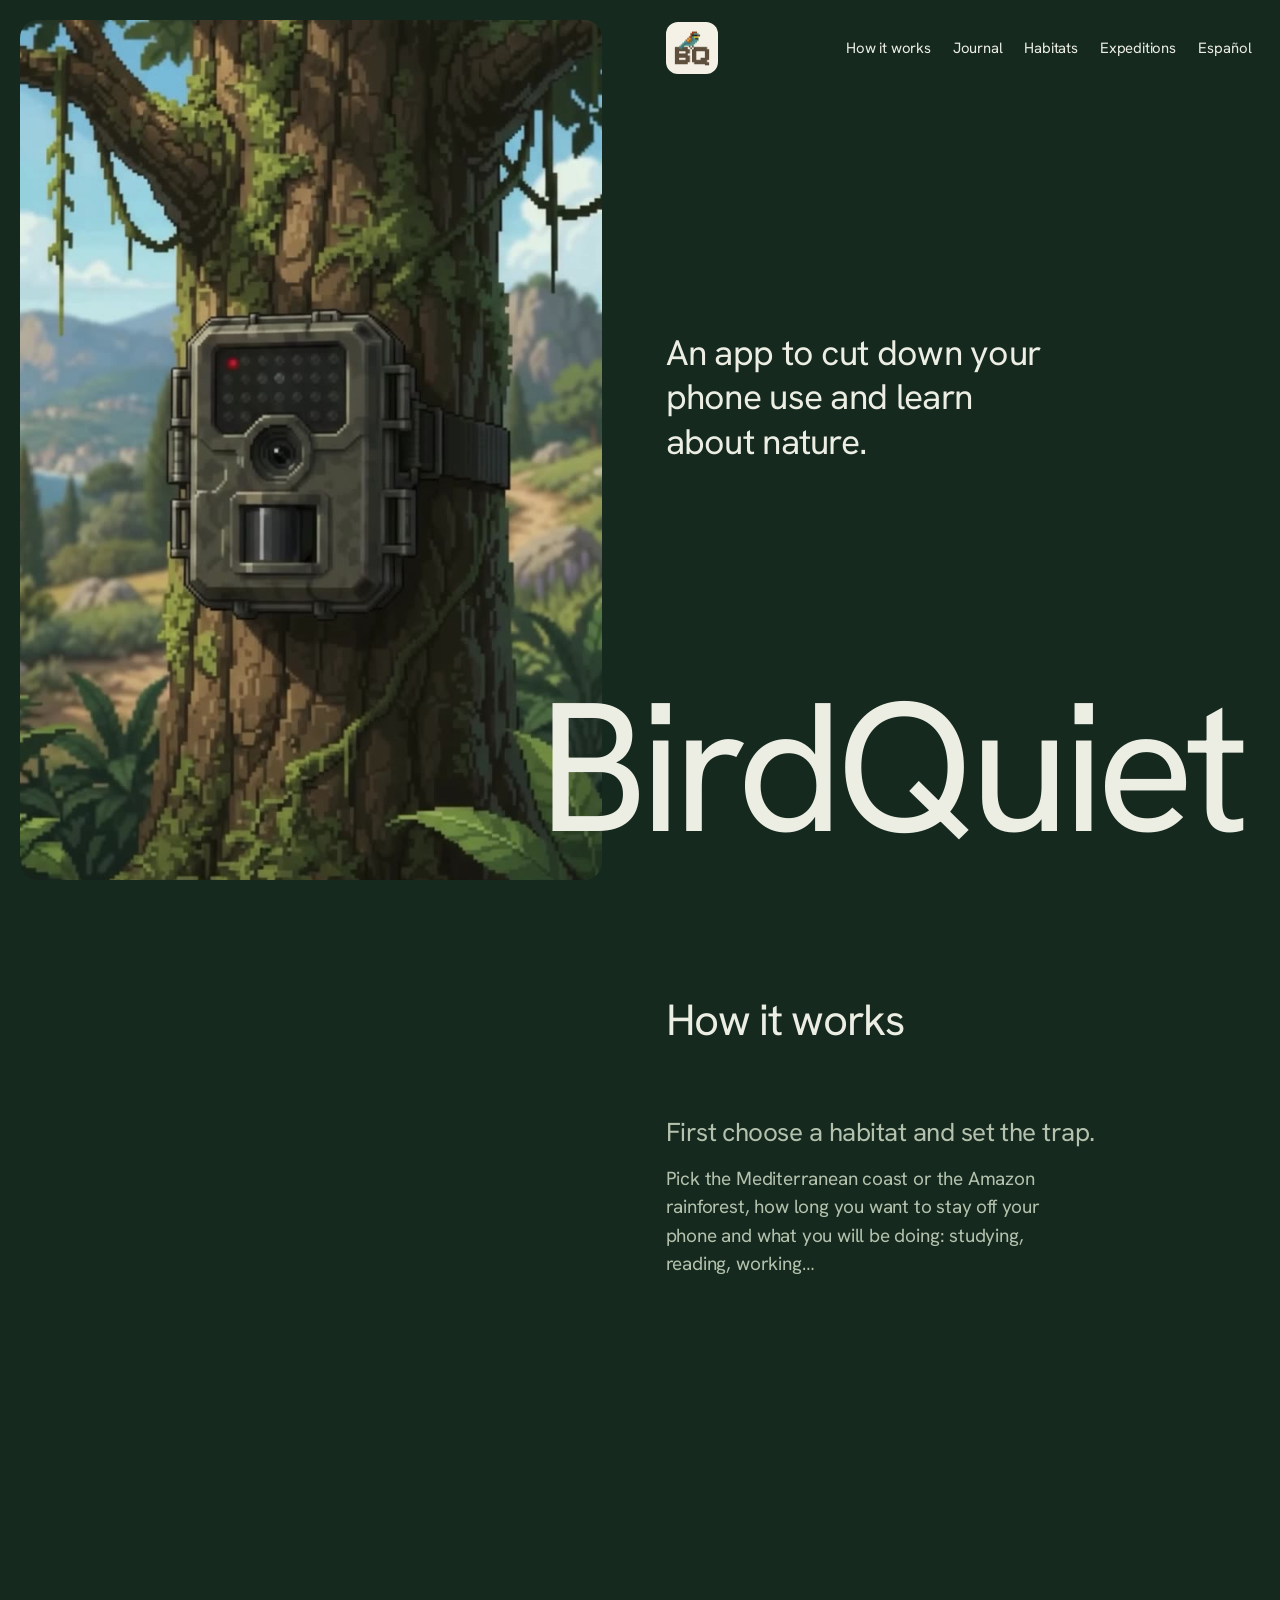
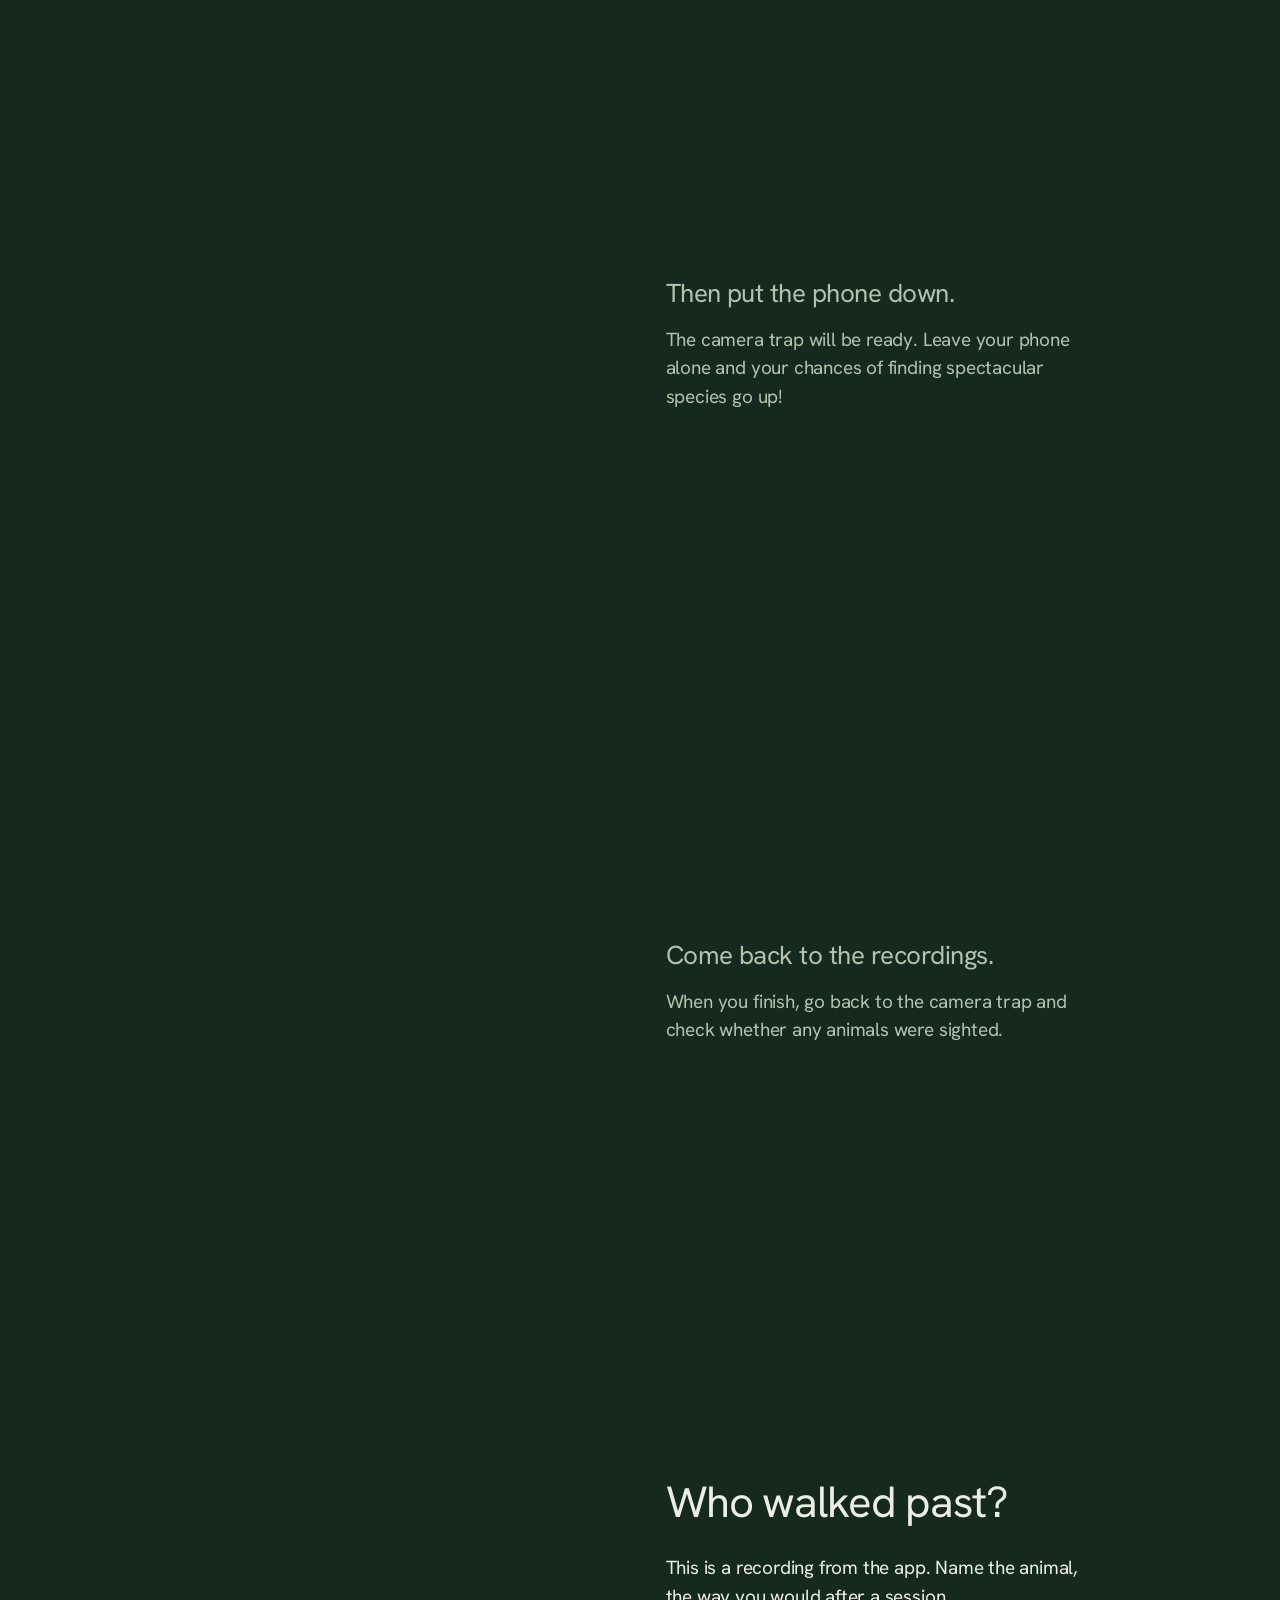
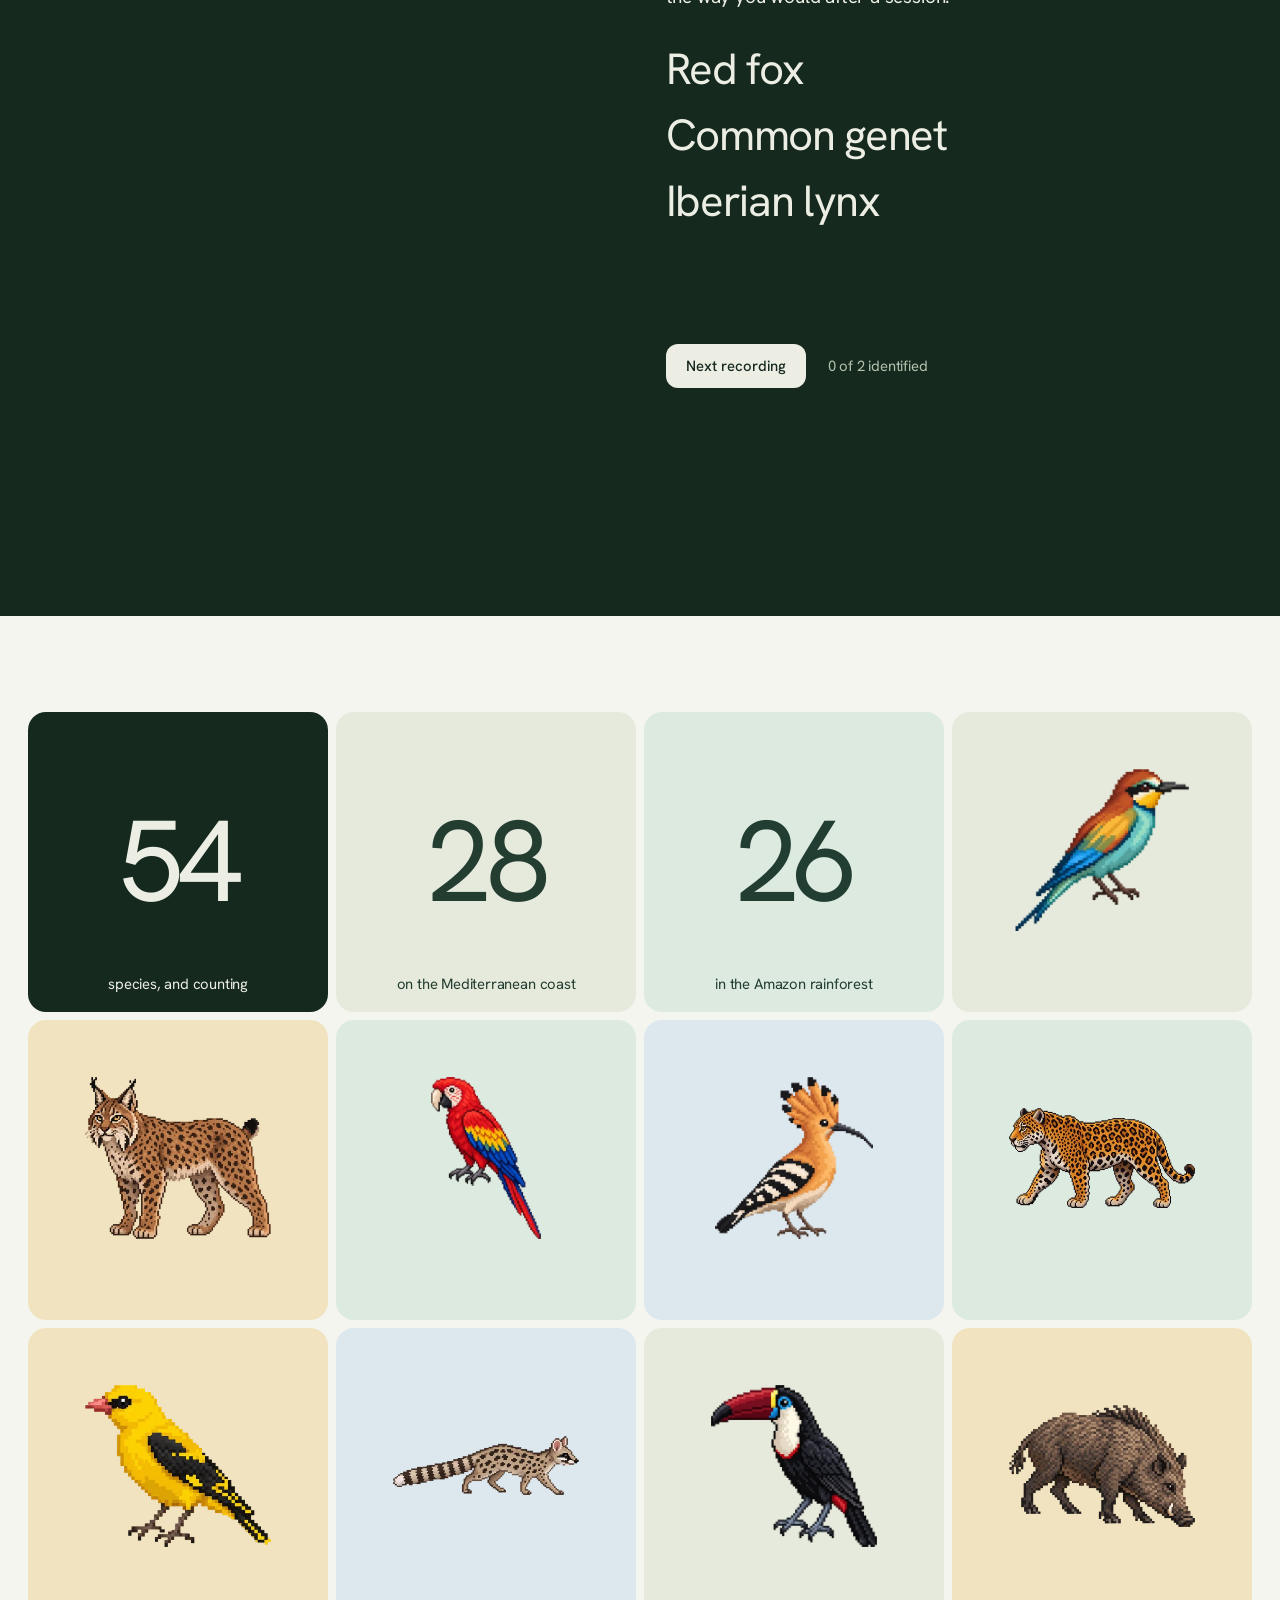
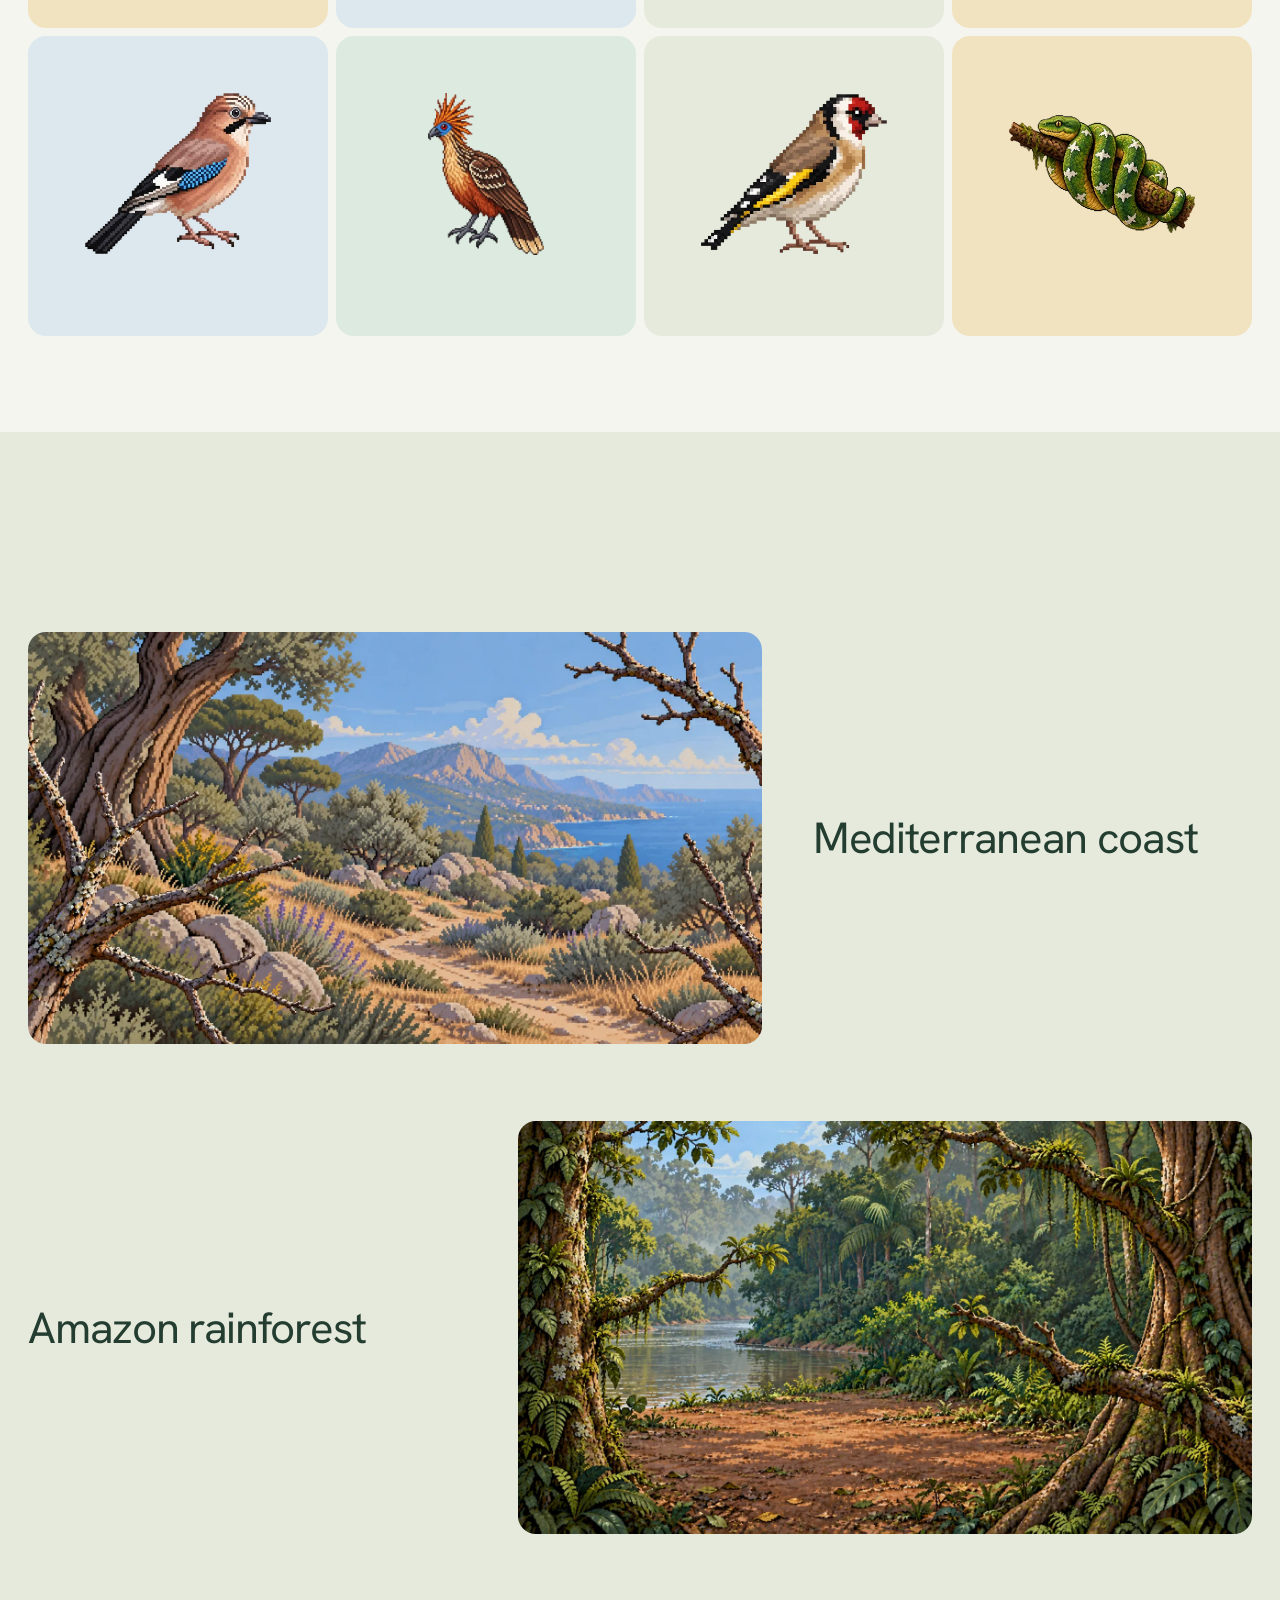
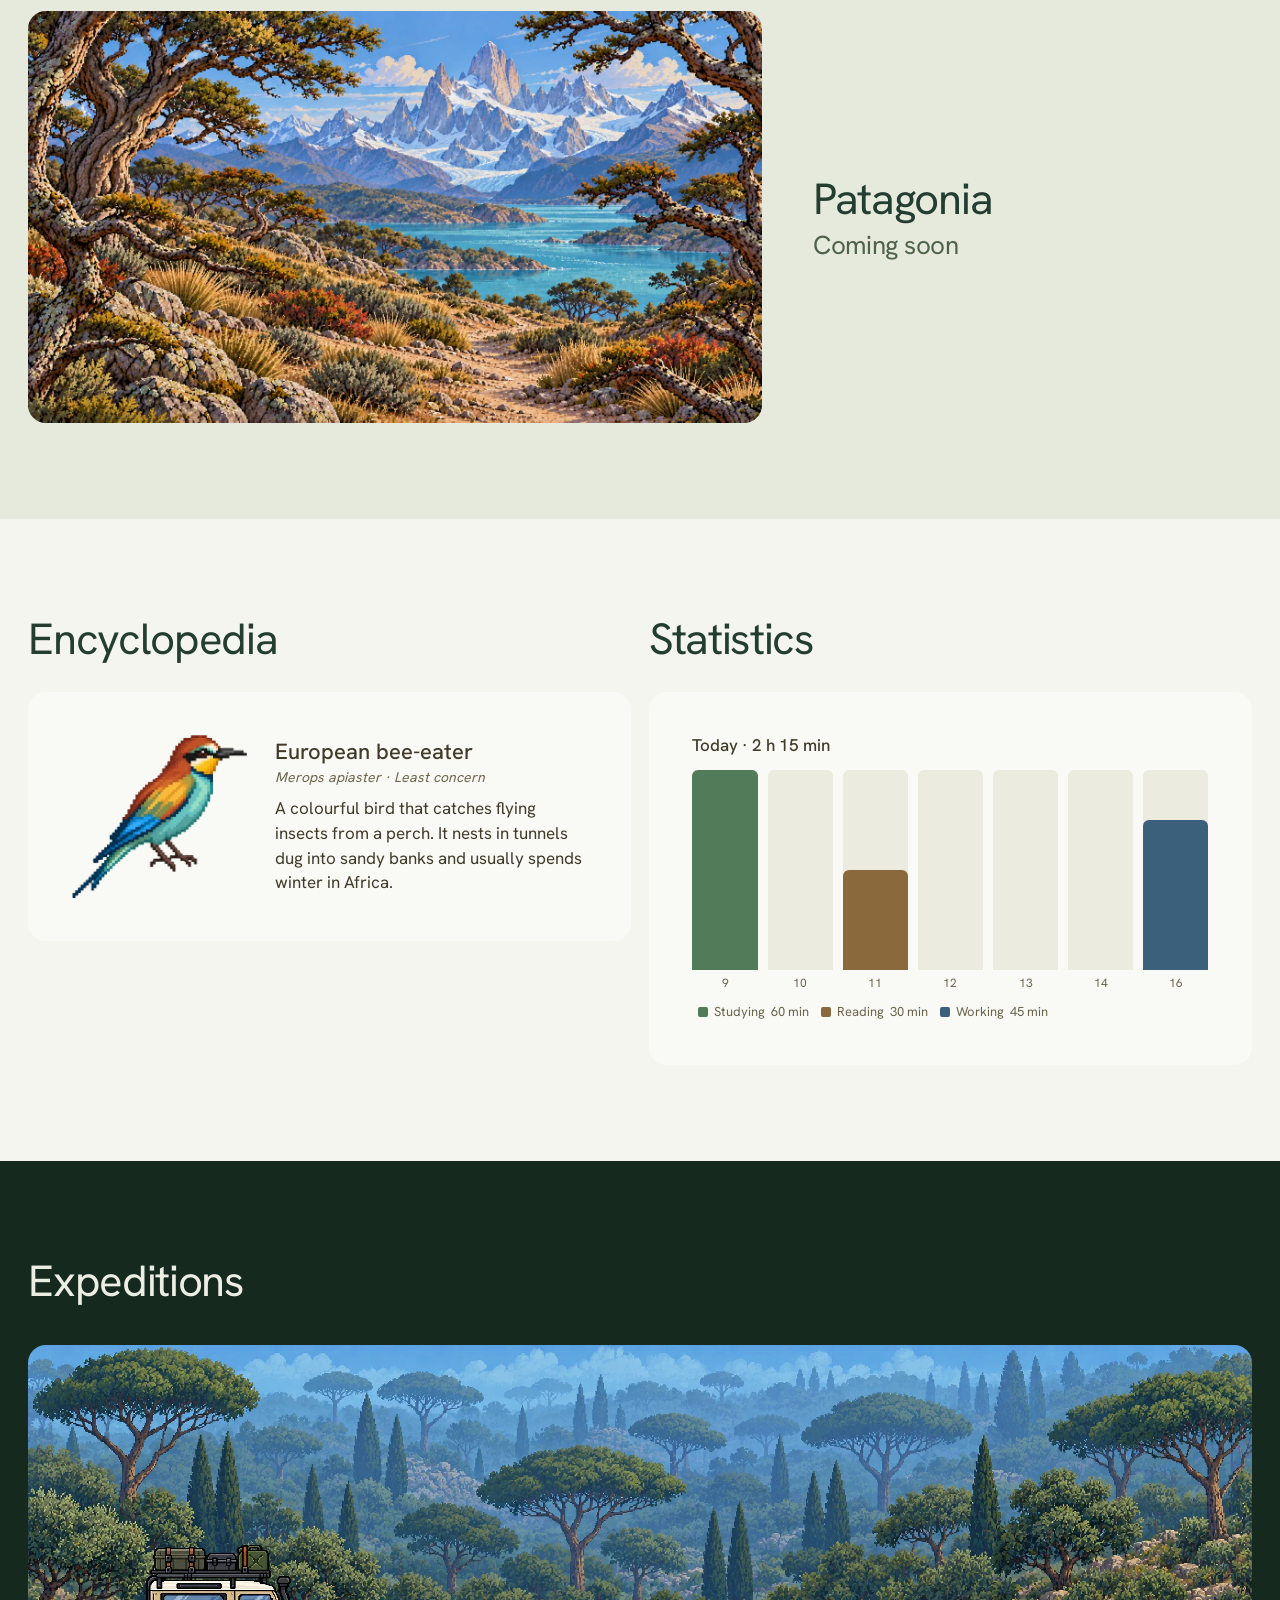
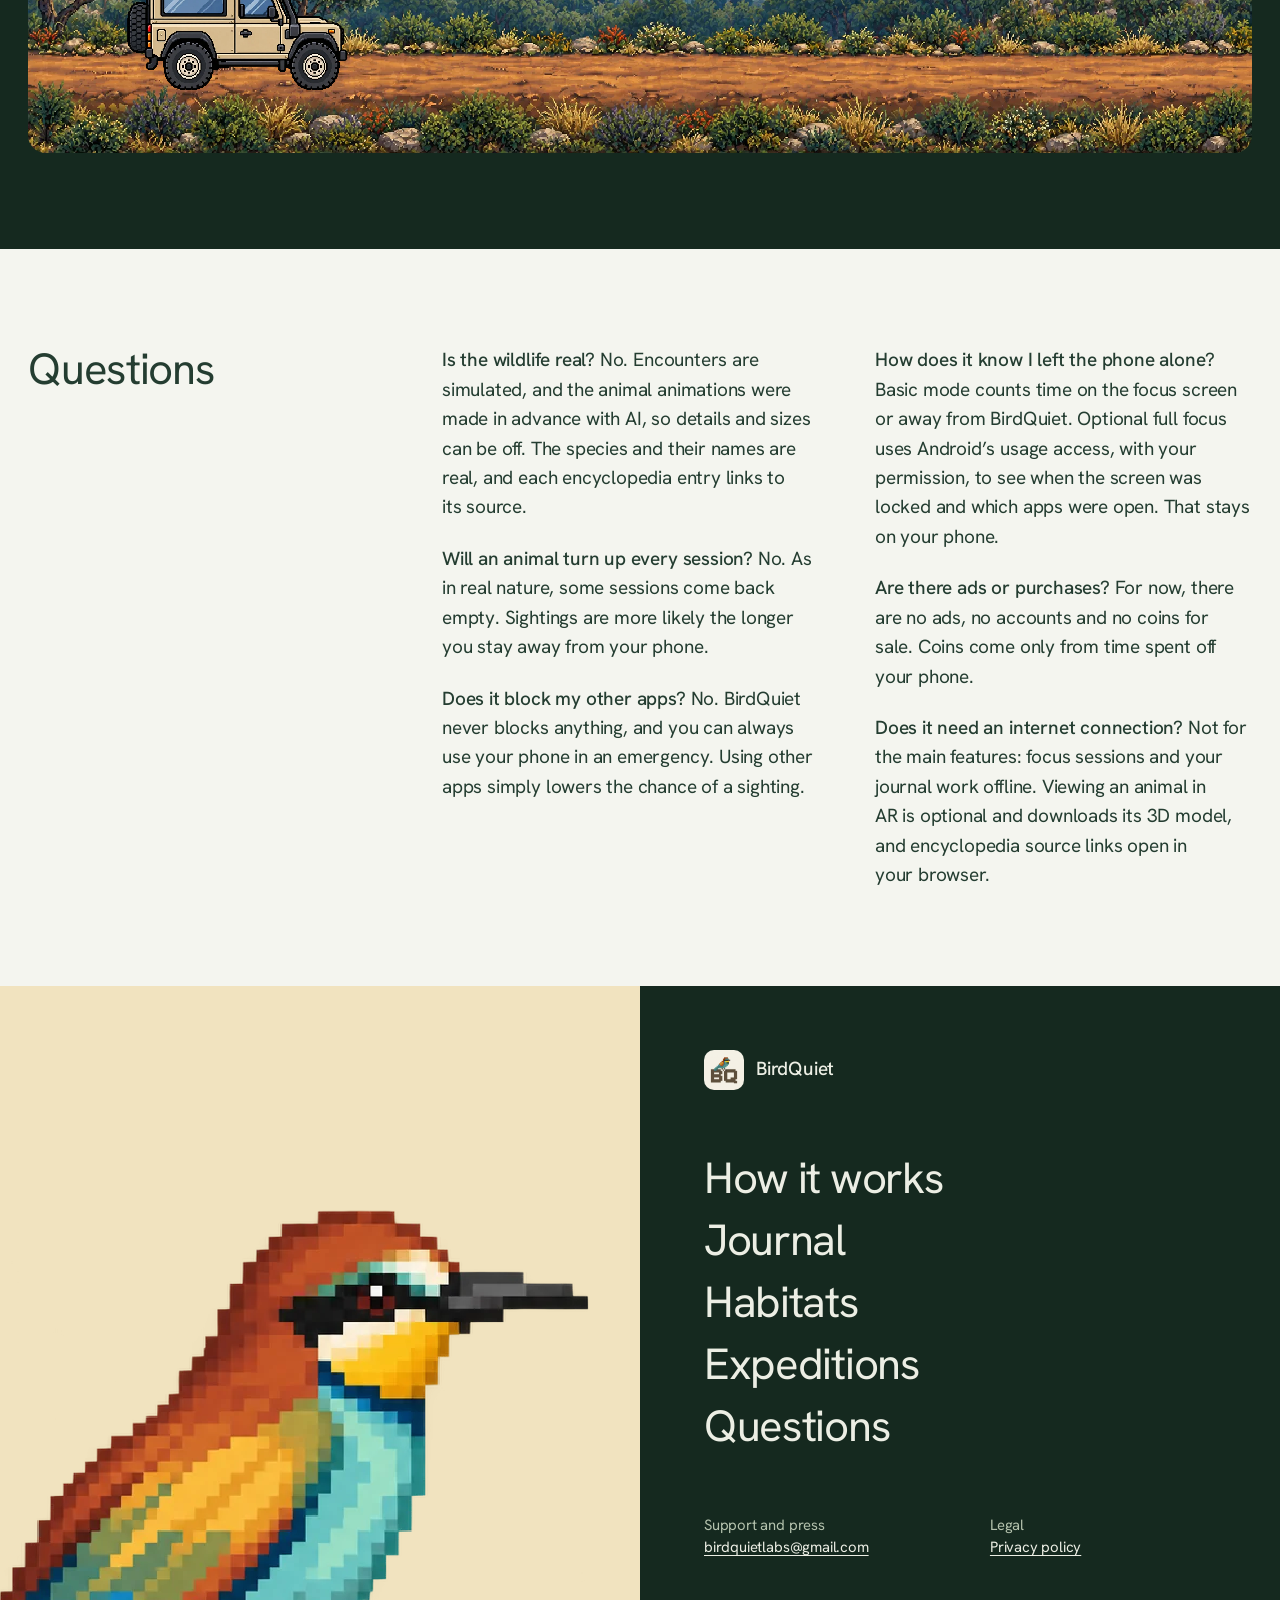
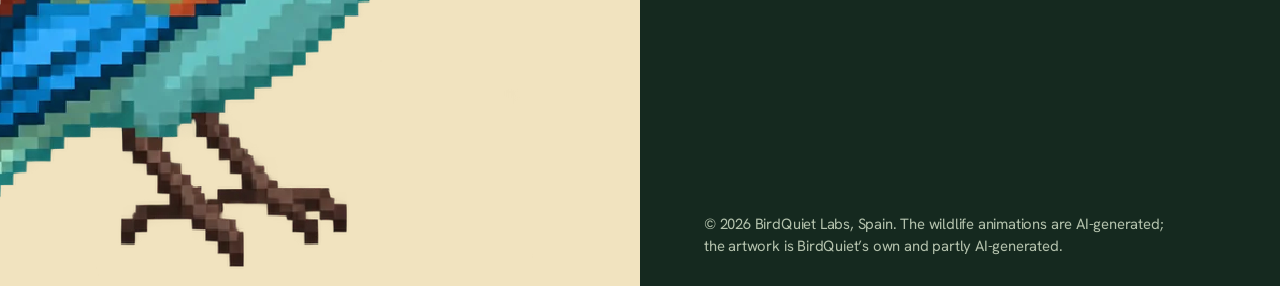
==== commit 84c4dbfa: "Update privacy pages for BirdQuiet 1.0 and align site with build 19 - Privacy (EN/ES): 14 November 2" ====
--- a/index.html
+++ b/index.html
@@ -241,12 +241,12 @@
 <section class="faq" id="questions" aria-labelledby="faq-h">
   <h2 id="faq-h" data-i18n="faq.h">Questions</h2>
   <div class="answers">
-    <p><b data-i18n="faq.q1">Is the wildlife real?</b> <span data-i18n="faq.a1">No. Encounters are simulated, and the animal animations were made in advance with AI, so details and sizes can be off. The species, their names and their encyclopedia facts are real.</span></p>
+    <p><b data-i18n="faq.q1">Is the wildlife real?</b> <span data-i18n="faq.a1">No. Encounters are simulated, and the animal animations were made in advance with AI, so details and sizes can be off. The species and their names are real, and each encyclopedia entry links to its source.</span></p>
     <p><b data-i18n="faq.q2">Will an animal turn up every session?</b> <span data-i18n="faq.a2">No. As in real nature, some sessions come back empty. Sightings are more likely the longer you stay away from your phone.</span></p>
     <p><b data-i18n="faq.q3">Does it block my other apps?</b> <span data-i18n="faq.a3">No. BirdQuiet never blocks anything, and you can always use your phone in an emergency. Using other apps simply lowers the chance of a sighting.</span></p>
     <p><b data-i18n="faq.q4">How does it know I left the phone alone?</b> <span data-i18n="faq.a4">Basic mode counts time on the focus screen or away from BirdQuiet. Optional full focus uses Android’s usage access, with your permission, to see when the screen was locked and which apps were open. That stays on your phone.</span></p>
     <p><b data-i18n="faq.q5">Are there ads or purchases?</b> <span data-i18n="faq.a5">For now, there are no ads, no accounts and no coins for sale. Coins come only from time spent off your phone.</span></p>
-    <p><b data-i18n="faq.q6">Does it need an internet connection?</b> <span data-i18n="faq.a6">No. The main features work offline. Source links in the encyclopedia open in your browser.</span></p>
+    <p><b data-i18n="faq.q6">Does it need an internet connection?</b> <span data-i18n="faq.a6">Not for the main features: focus sessions and your journal work offline. Viewing an animal in AR is optional and downloads its 3D model, and encyclopedia source links open in your browser.</span></p>
   </div>
 </section>
 
@@ -263,9 +263,9 @@
     </ul>
     <div class="footer-blocks">
       <p><span data-i18n="foot.contact">Support and press</span><br><a href="mailto:birdquietlabs@gmail.com">birdquietlabs@gmail.com</a></p>
-      <p><span data-i18n="foot.legal">Legal</span><br><a href="privacidad.html" data-i18n="foot.privacy">Privacy policy</a></p>
-    </div>
-    <p class="footer-legal" data-i18n="foot.line">© 2026 BirdQuiet Labs, Spain. Wildlife animations and artwork are BirdQuiet’s own and partly AI-generated.</p>
+      <p><span data-i18n="foot.legal">Legal</span><br><a href="privacy.html" data-privacy data-i18n="foot.privacy">Privacy policy</a></p>
+    </div>
+    <p class="footer-legal" data-i18n="foot.line">© 2026 BirdQuiet Labs, Spain. The wildlife animations are AI-generated; the artwork is BirdQuiet’s own and partly AI-generated.</p>
   </div>
 </footer>
 
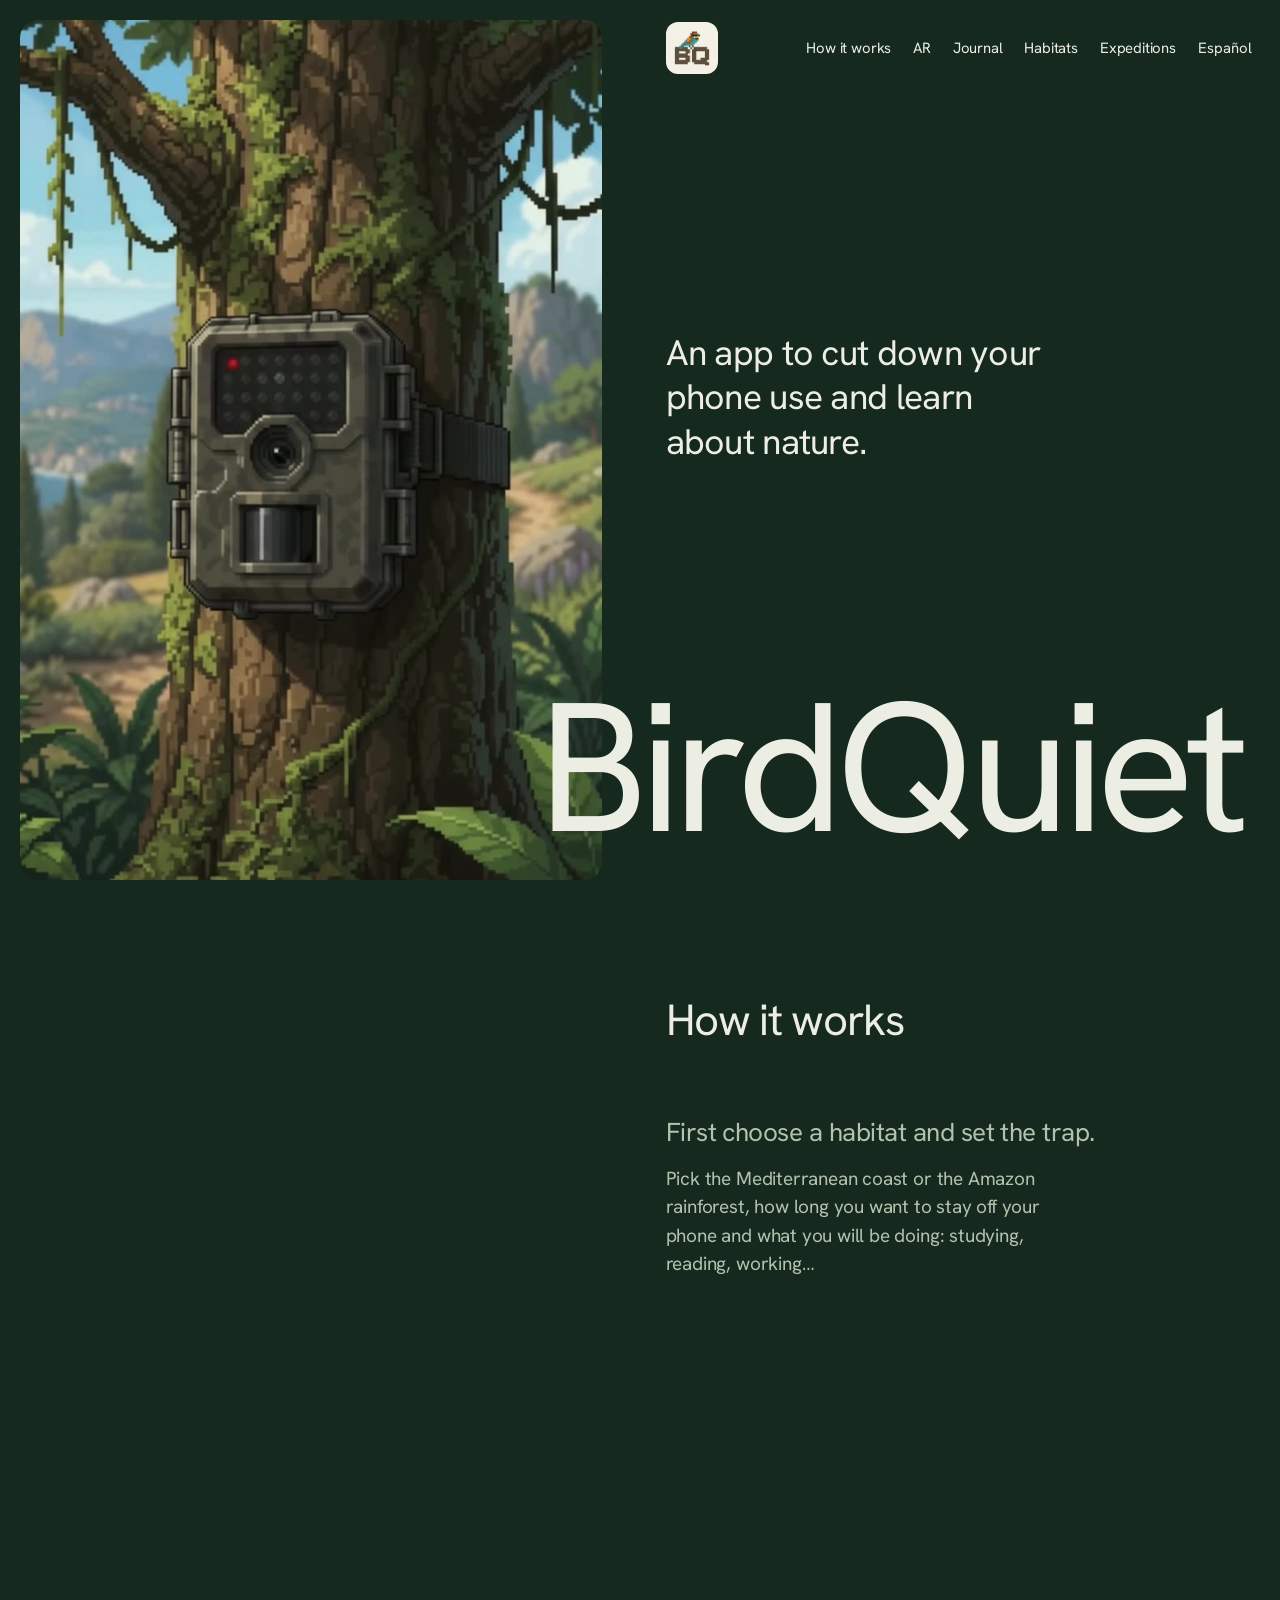
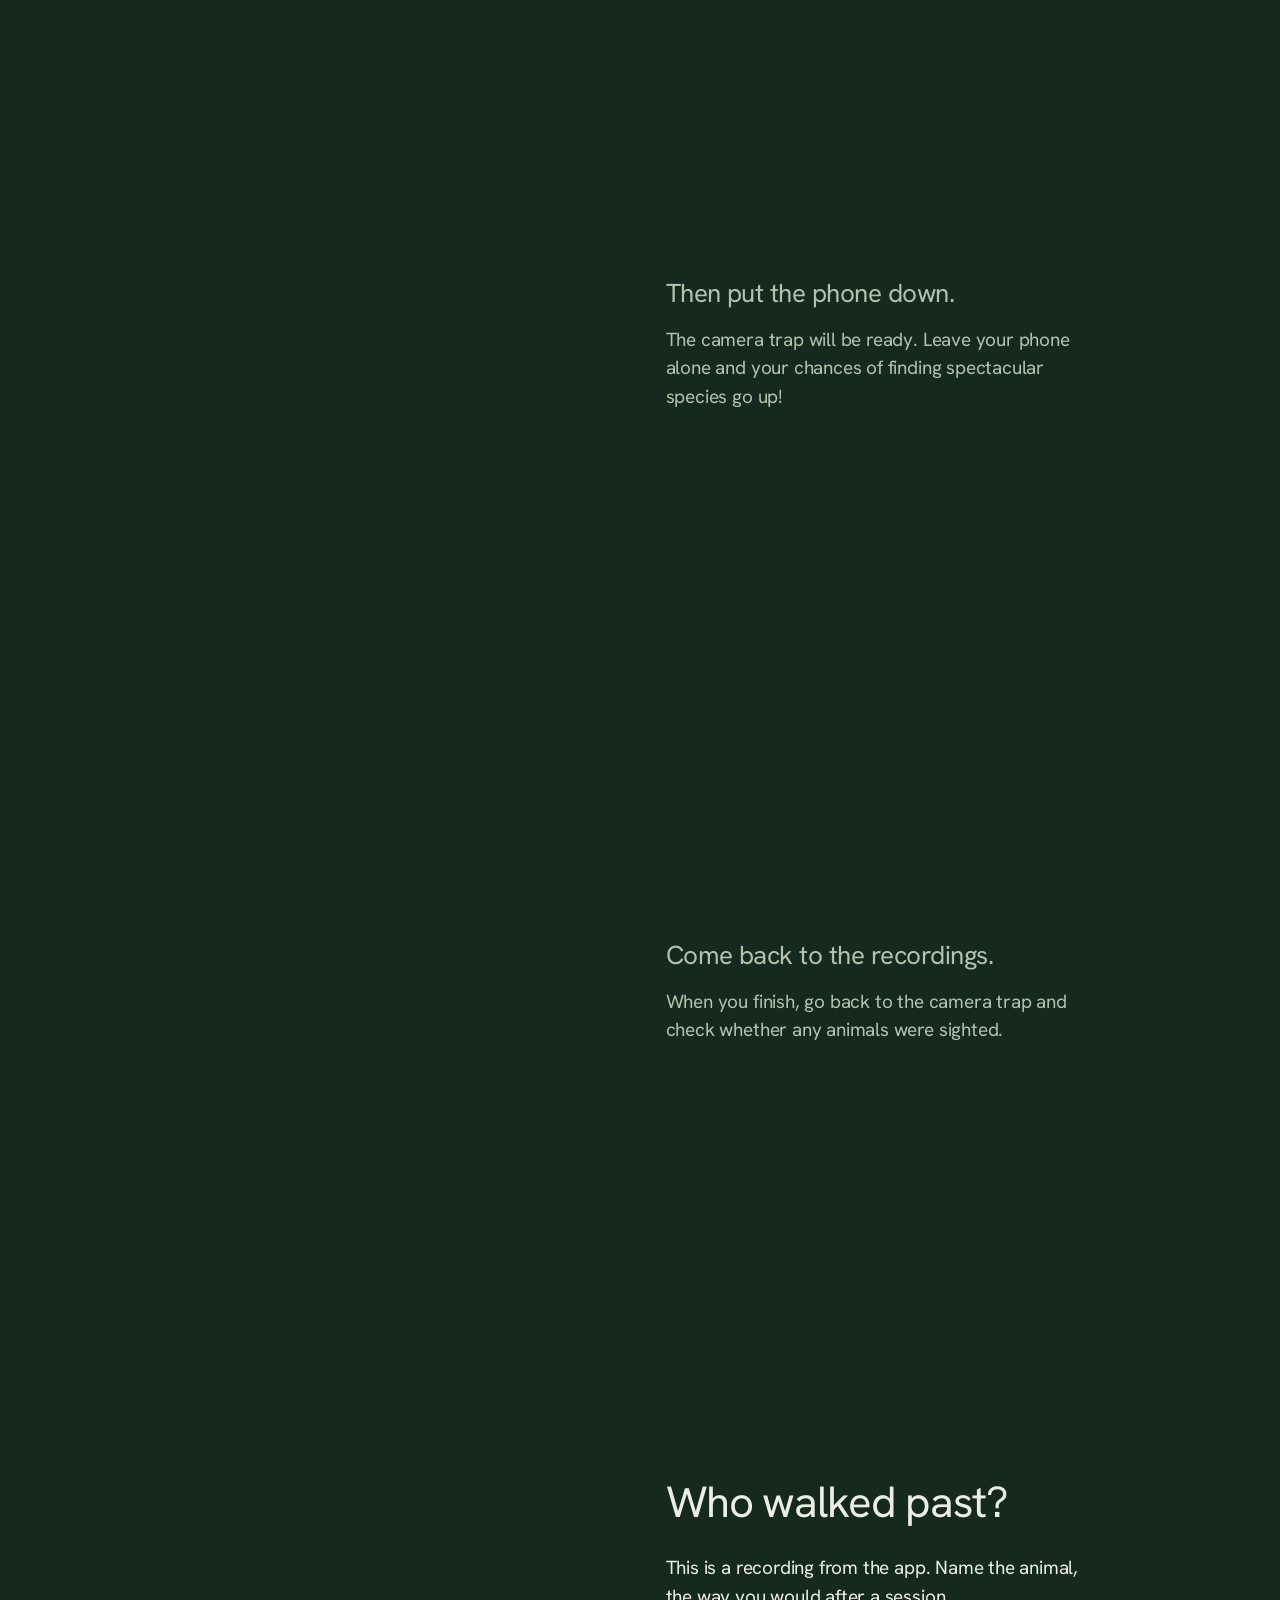
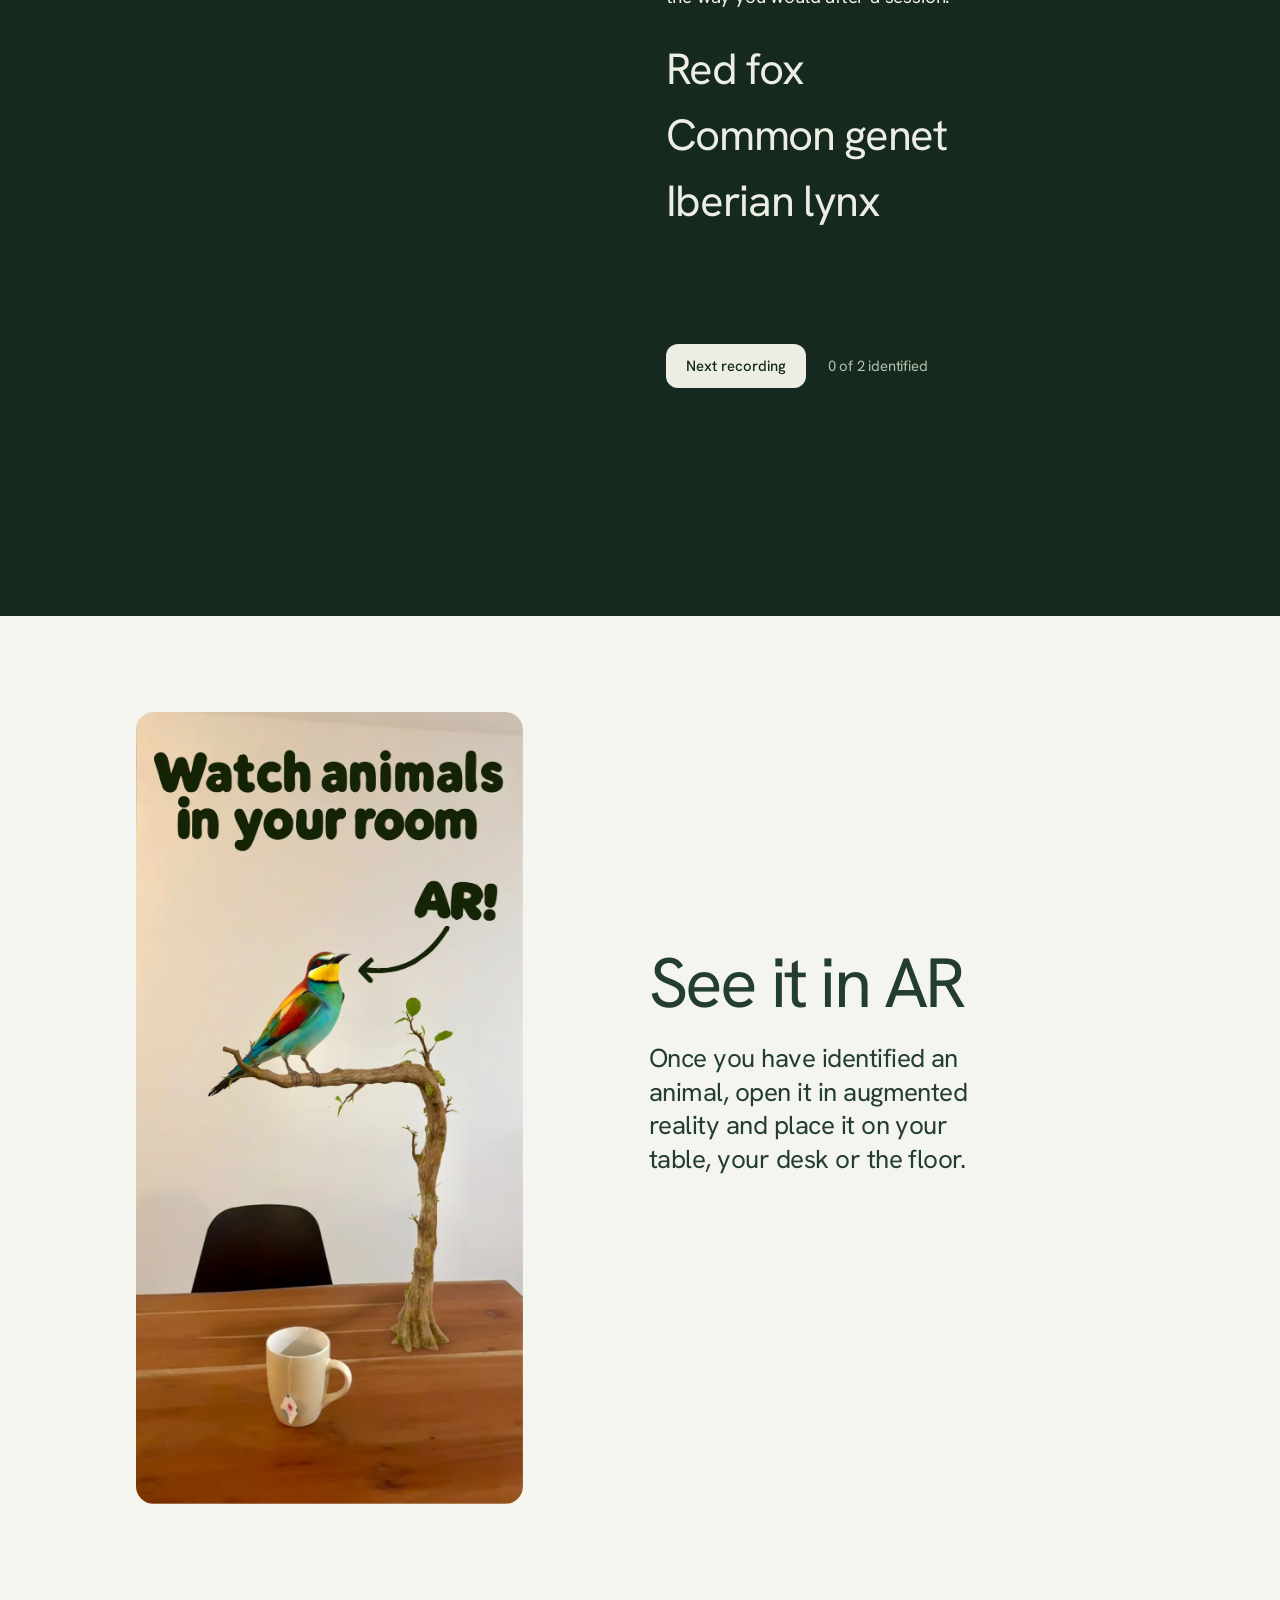
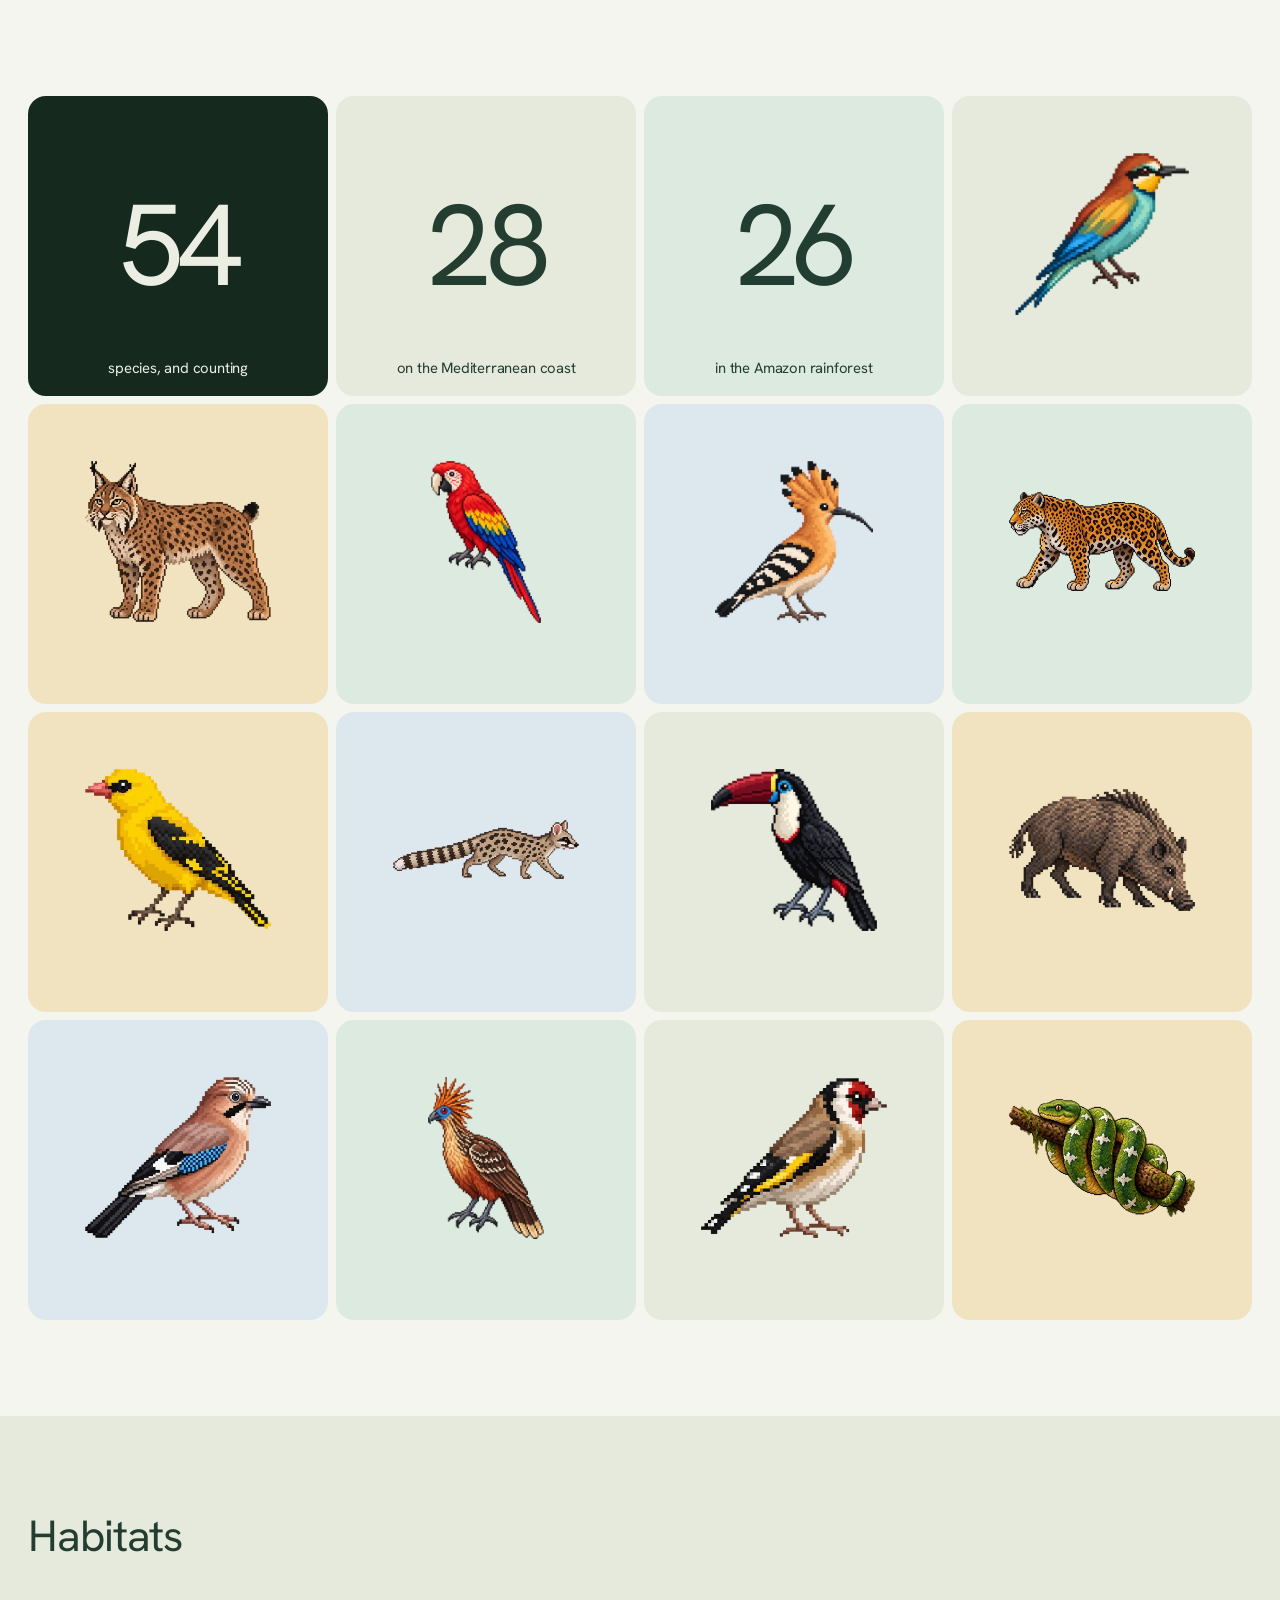
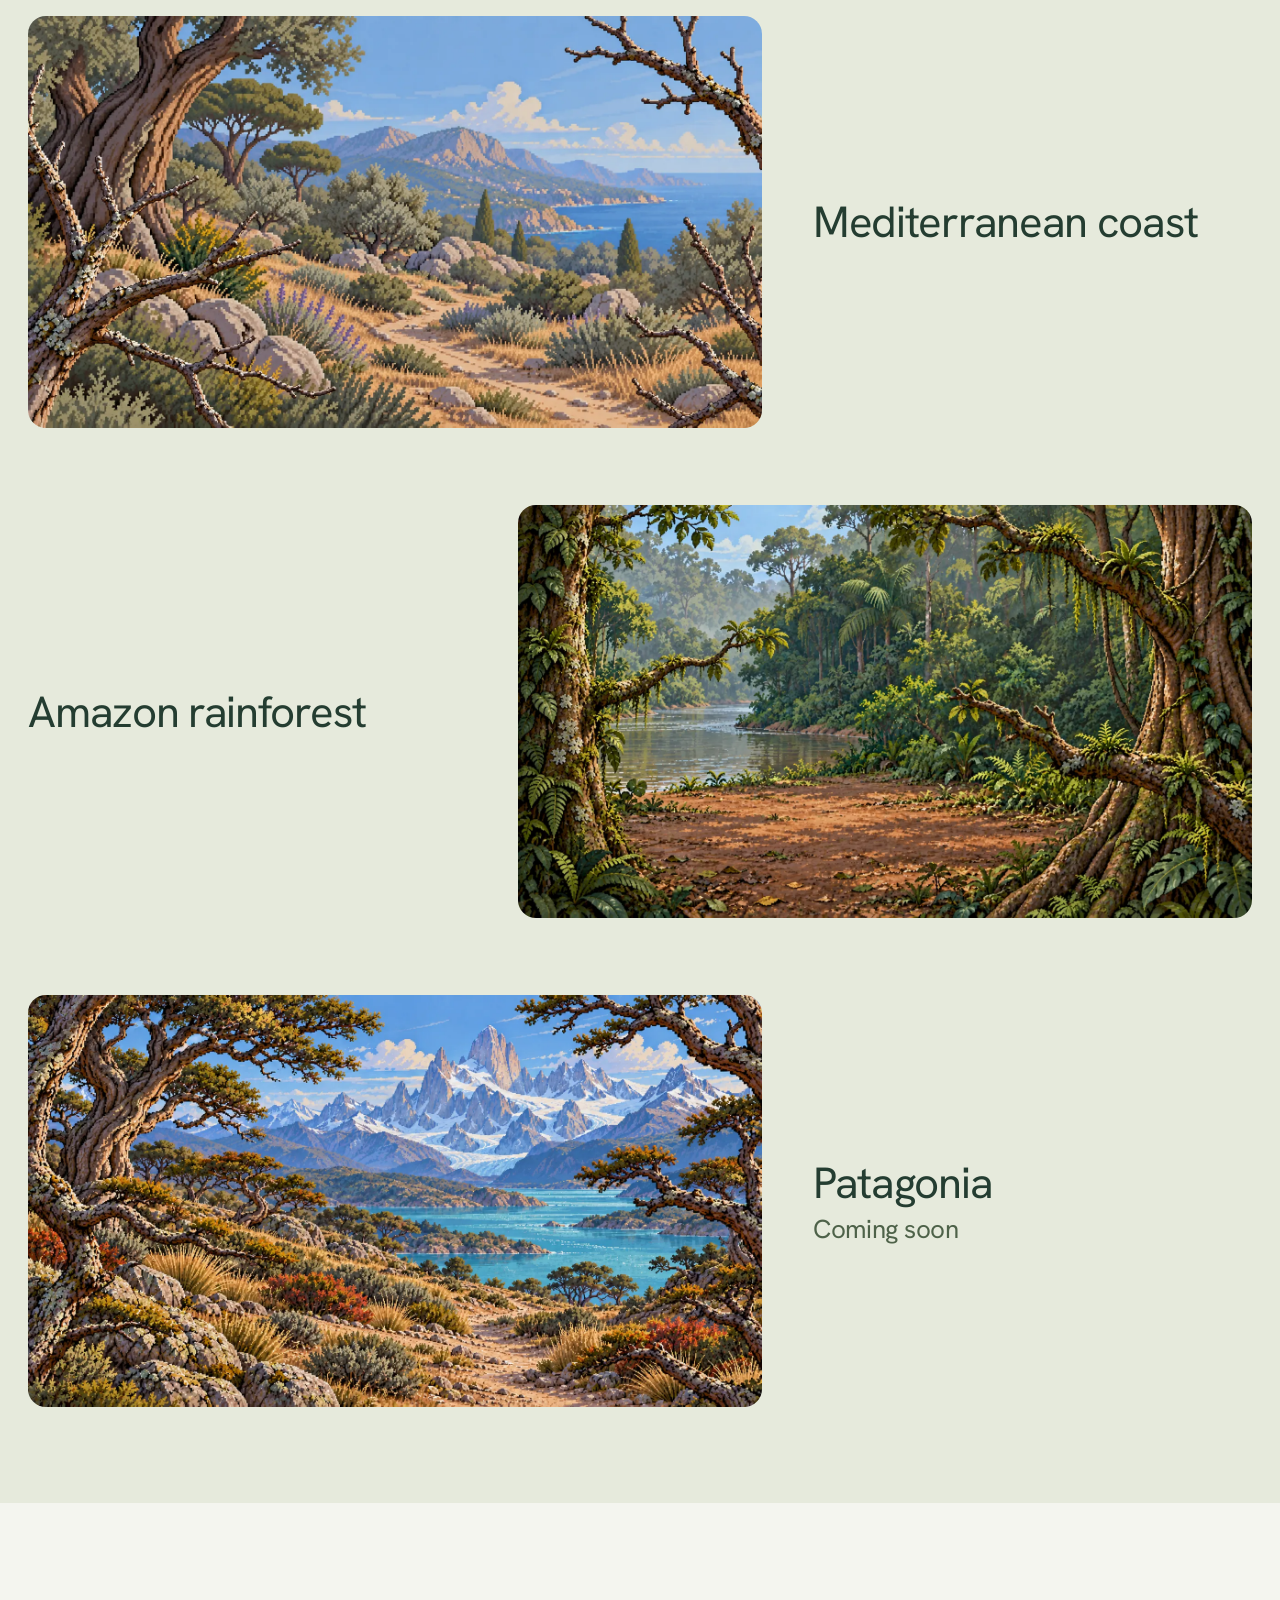
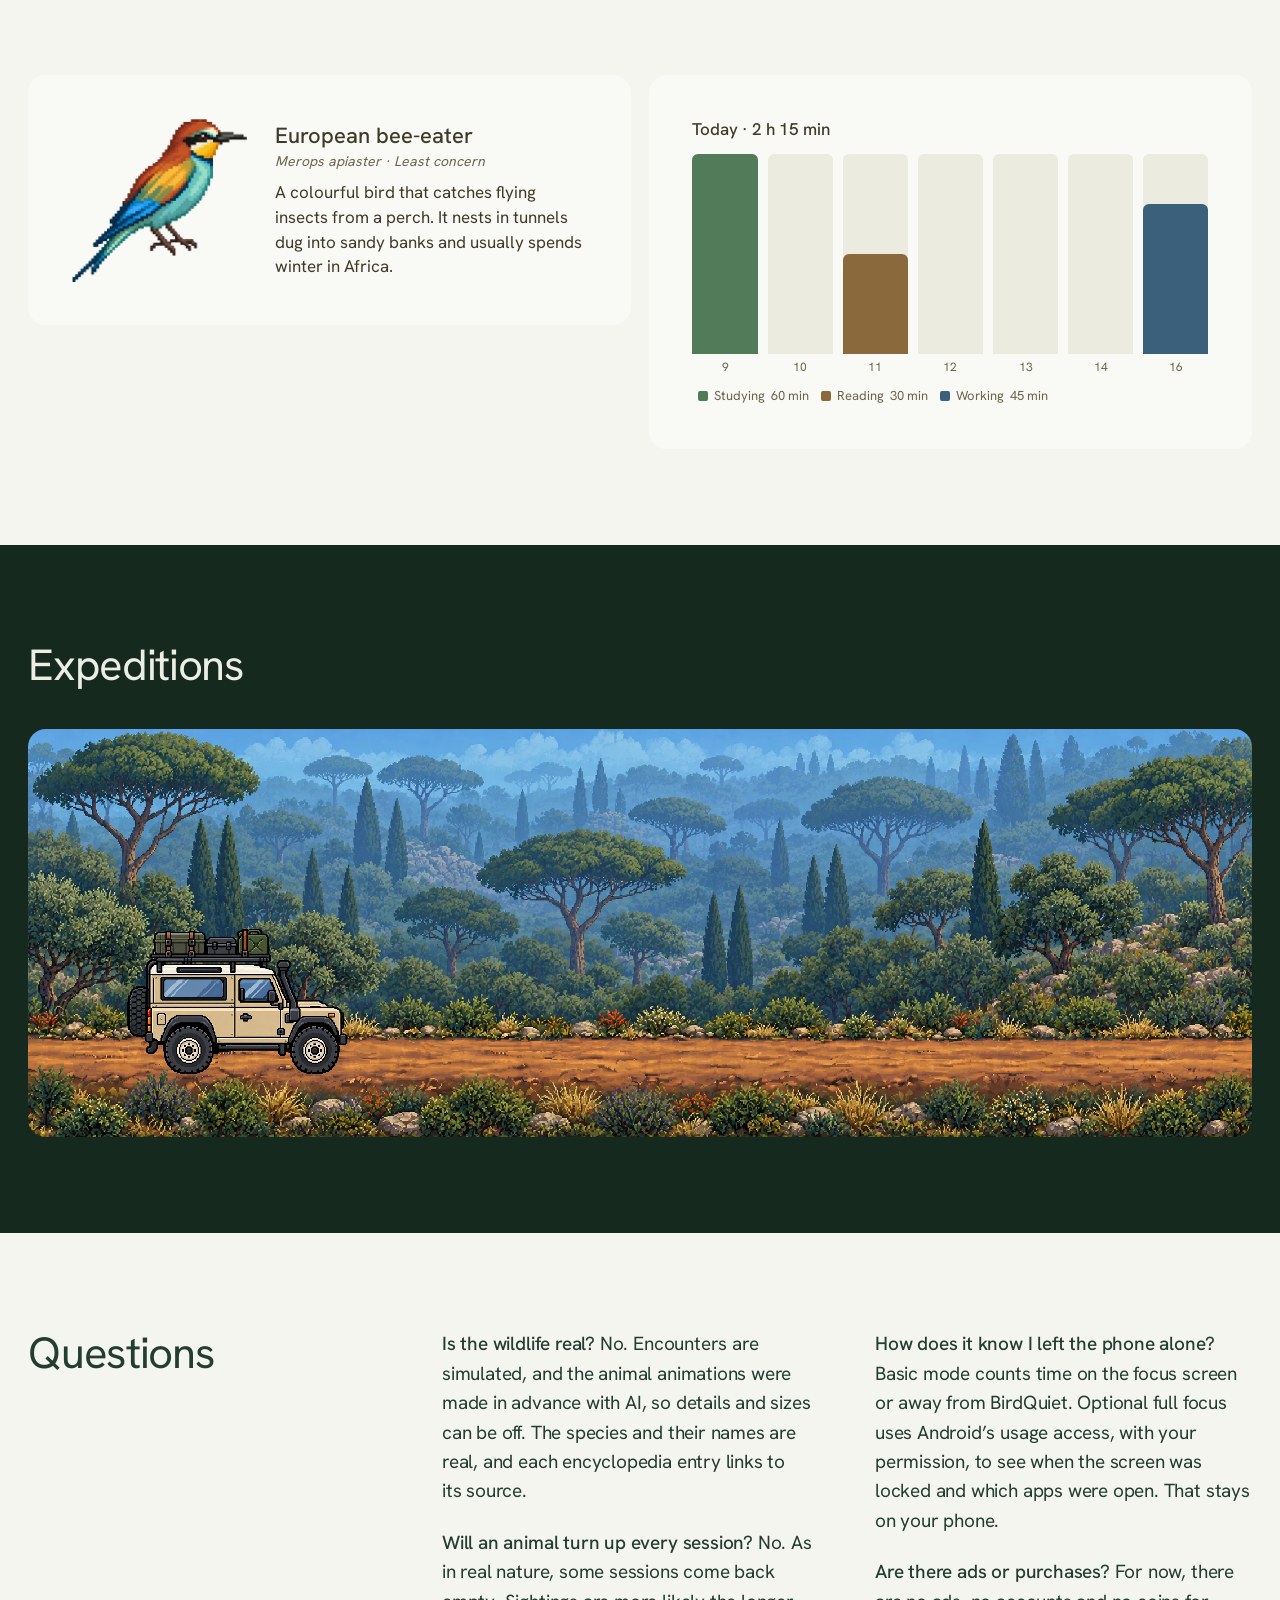
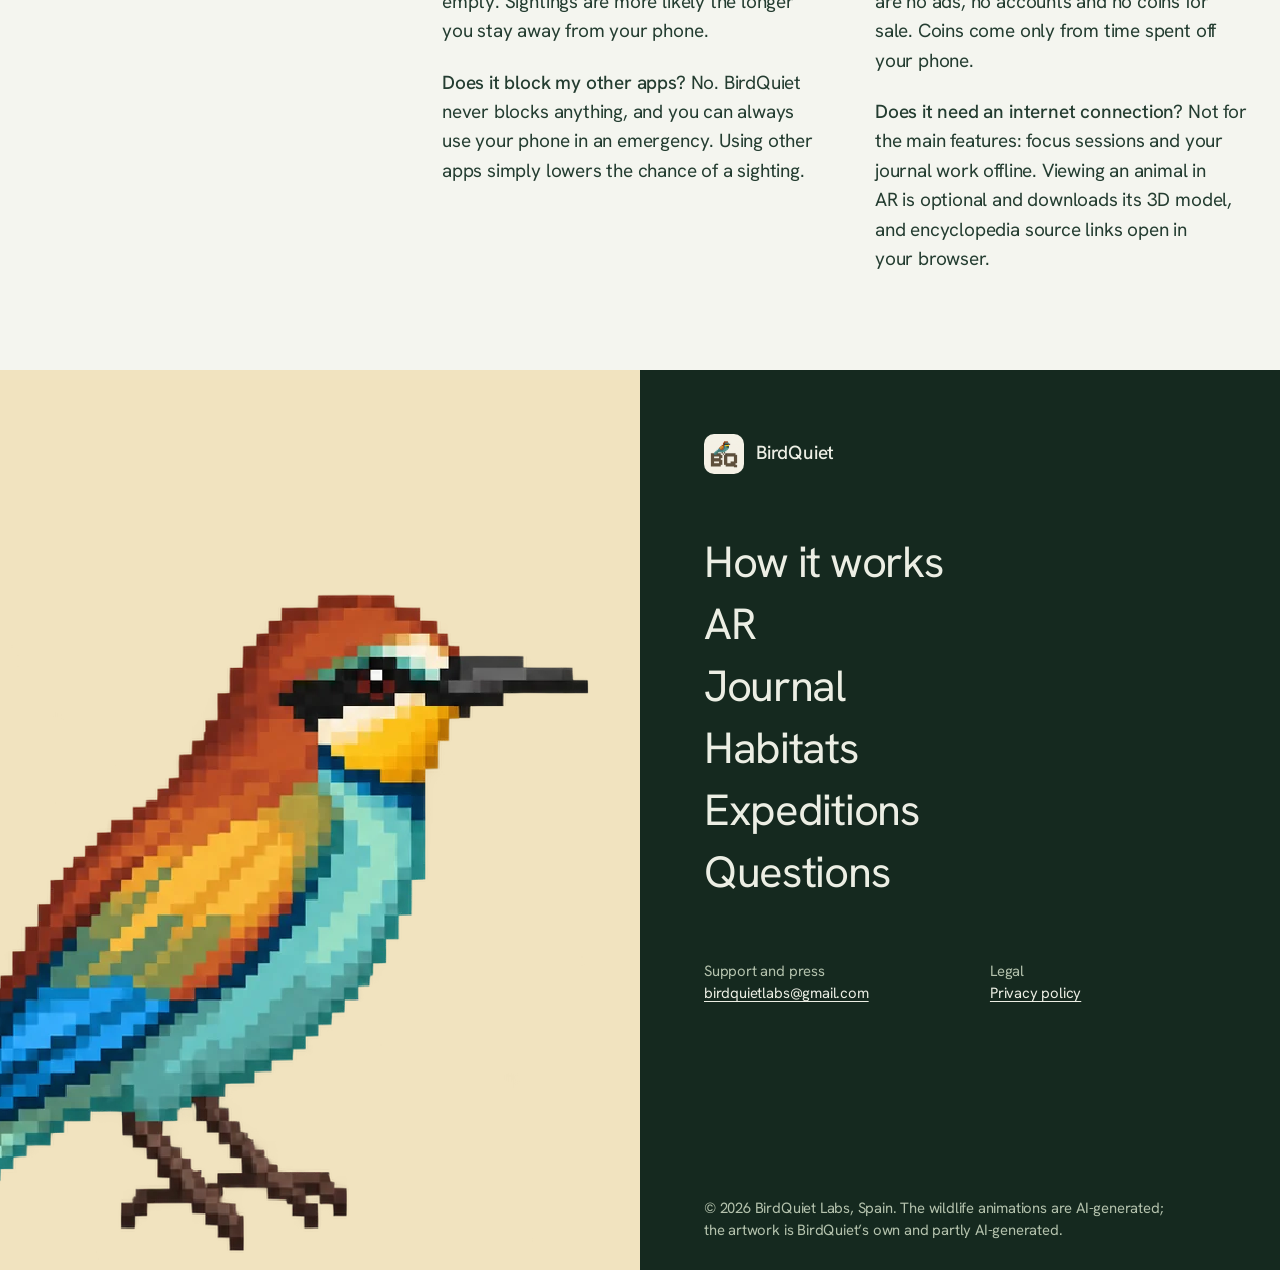
==== commit f0a21701: "Add AR section after the identification game - New "See it in AR" / "Míralo en RA" section with the " ====
--- a/index.html
+++ b/index.html
@@ -98,13 +98,15 @@
           <summary data-i18n="nav.menu">Menu</summary>
           <ul>
             <li><a href="#how" data-i18n="nav.how">How it works</a></li>
-            <li><a href="#journal" data-i18n="nav.journal">Journal</a></li>
+            <li><a href="#ar" data-i18n="nav.ar">AR</a></li>
+          <li><a href="#journal" data-i18n="nav.journal">Journal</a></li>
             <li><a href="#habitats" data-i18n="nav.habitats">Habitats</a></li>
             <li><a href="#expeditions" data-i18n="nav.expeditions">Expeditions</a></li>
           </ul>
         </details>
         <ul class="nav-links">
           <li><a href="#how" data-i18n="nav.how">How it works</a></li>
+          <li><a href="#ar" data-i18n="nav.ar">AR</a></li>
           <li><a href="#journal" data-i18n="nav.journal">Journal</a></li>
           <li><a href="#habitats" data-i18n="nav.habitats">Habitats</a></li>
           <li><a href="#expeditions" data-i18n="nav.expeditions">Expeditions</a></li>
@@ -155,6 +157,18 @@
   </div>
 </div>
 
+<section class="ar" id="ar" aria-labelledby="ar-h">
+  <figure class="ar-figure">
+    <img src="assets/img/ar-bee-eater.webp" width="900" height="1843" loading="lazy" data-i18n-alt="alt.ar"
+      alt="Watch animals in your room. AR! A European bee-eater in augmented reality, perched on a branch on a dining table beside a mug.">
+  </figure>
+  <div class="ar-text">
+    <h2 id="ar-h" data-i18n="ar.h">See it in AR</h2>
+    <p class="ar-lead" data-i18n="ar.lead">Once you have identified an animal, open it in augmented reality and place it on your table, your desk or the floor.</p>
+    <p class="ar-note" data-i18n="ar.note">Optional. It needs a phone that supports Google Play Services for AR and downloads the animal’s 3D model. Sizes are approximate.</p>
+  </div>
+</section>
+
 <section class="journal" id="journal" aria-labelledby="journal-h">
   <ul class="wall">
     <li class="tile t-dark tile-head">
@@ -256,7 +270,8 @@
     <p class="footer-mark"><img src="assets/img/logo.webp" alt="" width="512" height="512" loading="lazy"> BirdQuiet</p>
     <ul>
       <li><a href="#how" data-i18n="nav.how">How it works</a></li>
-      <li><a href="#journal" data-i18n="nav.journal">Journal</a></li>
+      <li><a href="#ar" data-i18n="nav.ar">AR</a></li>
+          <li><a href="#journal" data-i18n="nav.journal">Journal</a></li>
       <li><a href="#habitats" data-i18n="nav.habitats">Habitats</a></li>
       <li><a href="#expeditions" data-i18n="nav.expeditions">Expeditions</a></li>
       <li><a href="#questions" data-i18n="nav.questions">Questions</a></li>
--- a/assets/site.css
+++ b/assets/site.css
@@ -201,6 +201,16 @@
 .ui-video video { width: 100%; height: 100%; object-fit: cover; }
 .ui-play { position: absolute; left: 50%; top: 50%; transform: translate(-50%, -50%); background: #355d43; color: #fffef9; border: 0; border-radius: 12px; padding: 12px 18px; cursor: pointer; font-size: 0.9375rem; }
 .ui-question { font-size: 1rem; font-weight: 500; text-align: center; padding-bottom: 4px; }
+
+/* ---------- AR: the animal in your room ---------- */
+.ar { display: grid; grid-template-columns: repeat(12, minmax(0, 1fr)); column-gap: var(--gutter); align-items: center; padding: var(--gap-section) var(--margin); background: var(--bg); }
+.ar-figure { grid-column: 2 / span 4; margin: 0; }
+.ar-figure { justify-self: center; }
+.ar-figure img { width: auto; max-width: 100%; max-height: 88svh; border-radius: var(--radius); }
+.ar-text { grid-column: 7 / span 5; display: grid; gap: 24px; max-width: 30ch; }
+.ar-text h2 { font-size: clamp(2.75rem, 1.8rem + 3.2vw, 5rem); line-height: 1; letter-spacing: -0.04em; }
+.ar-lead { font-size: var(--step-lead); line-height: 1.3; letter-spacing: -0.02em; }
+.ar-note { font-size: var(--step-small); color: var(--muted); max-width: 44ch; }
 
 /* ---------- Field journal: the specimen wall ---------- */
 .journal { padding: var(--gap-section) var(--margin); background: var(--bg); }
@@ -365,6 +375,11 @@
   .ui-focus img { width: 34%; }
   .ui-clock { font-size: 4.25rem; }
 
+  .ar { display: flex; flex-direction: column; gap: 32px; padding: 88px 20px; }
+  .ar-text { order: -1; }
+  .ar-figure { margin: 0 auto; max-width: 420px; width: 100%; }
+  .ar-figure img { max-height: none; }
+  .ar-text { max-width: none; gap: 16px; }
   .journal { padding: 88px 16px; }
   .tile-cap { font-size: 0.8125rem; bottom: 12px; }
 
